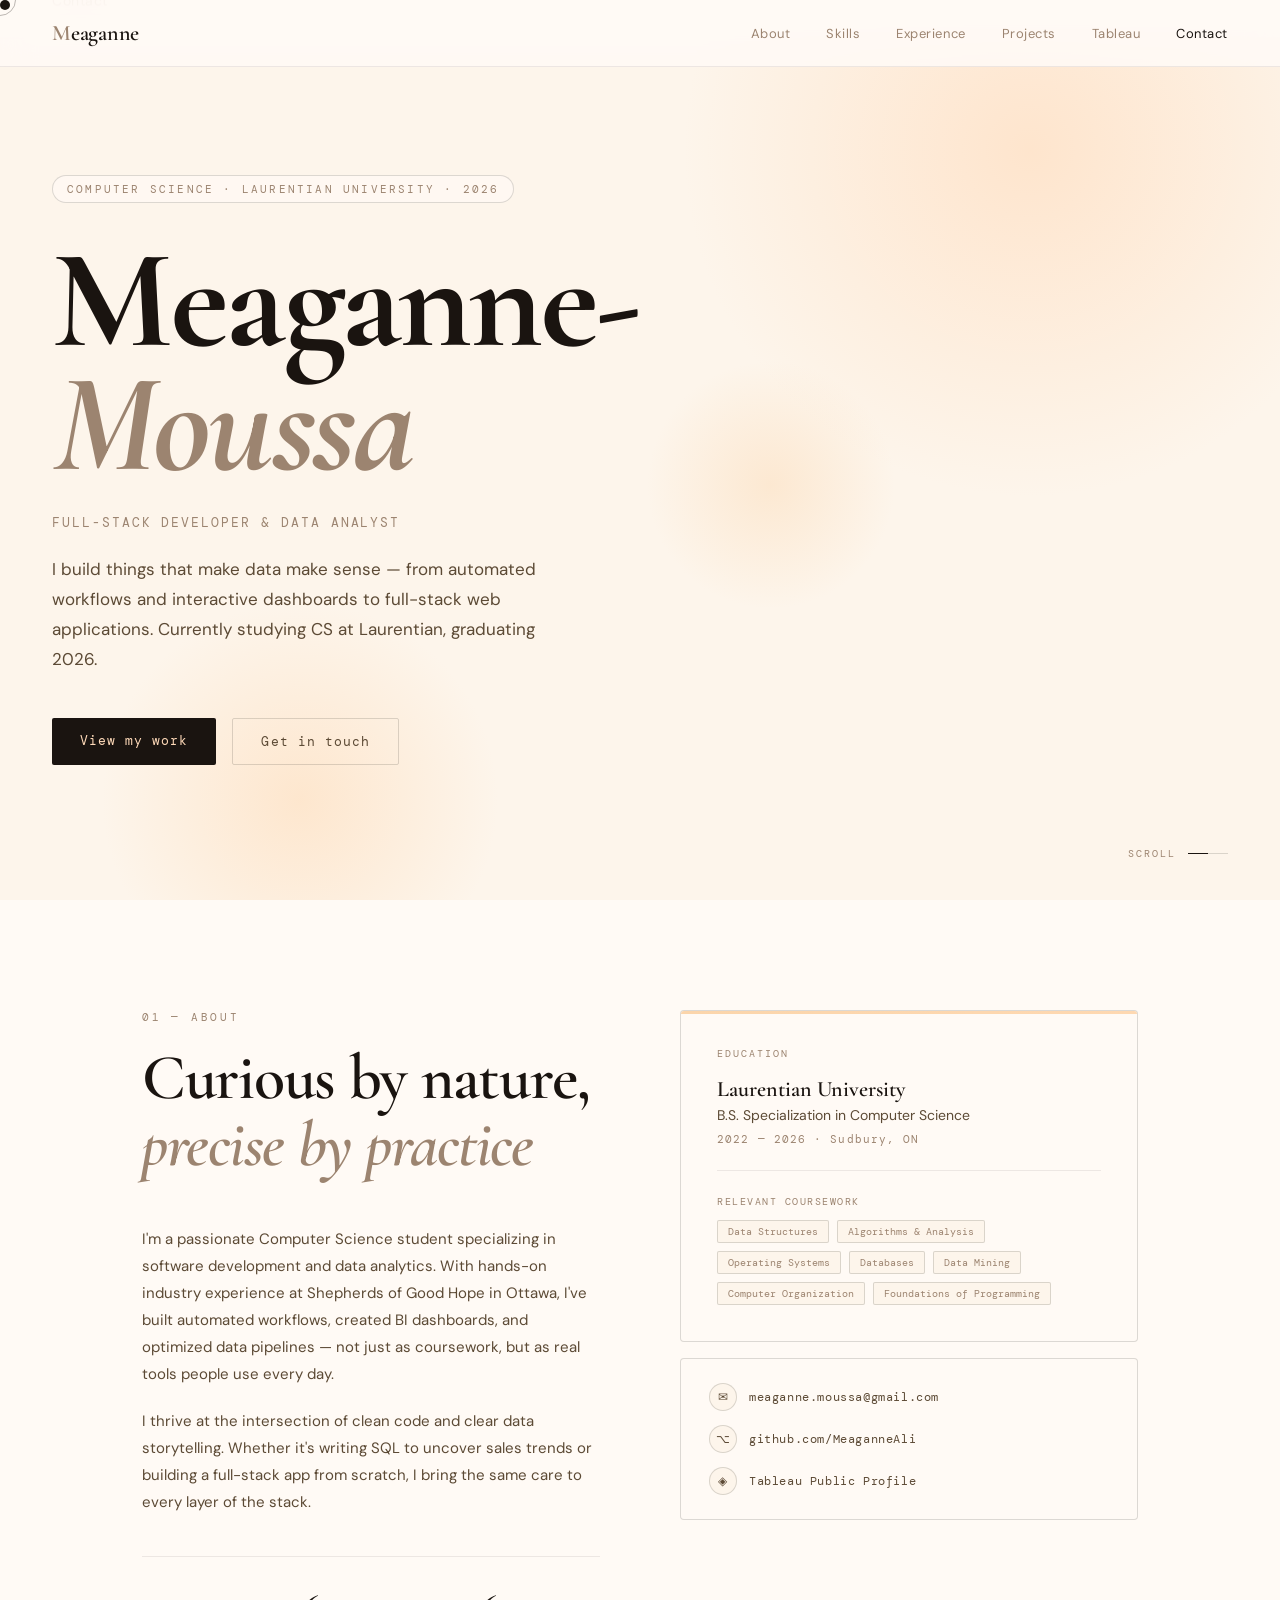
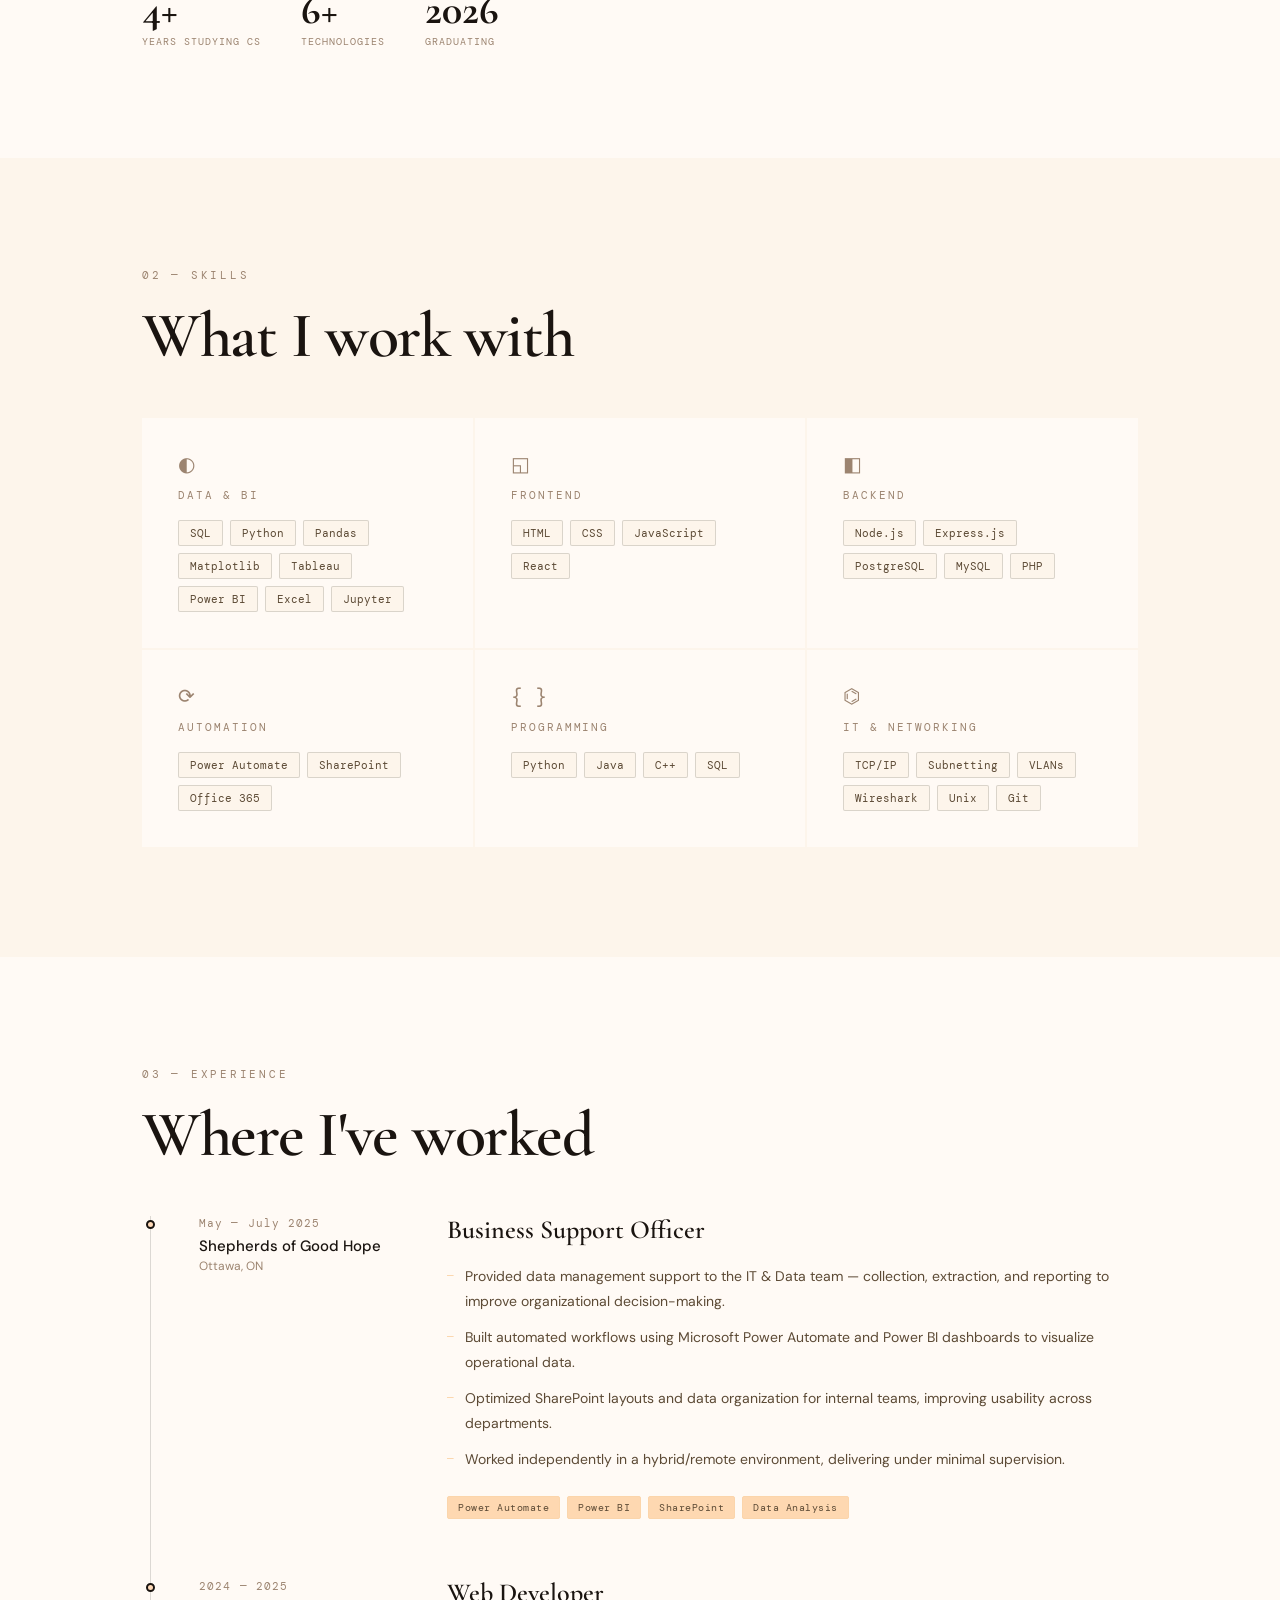
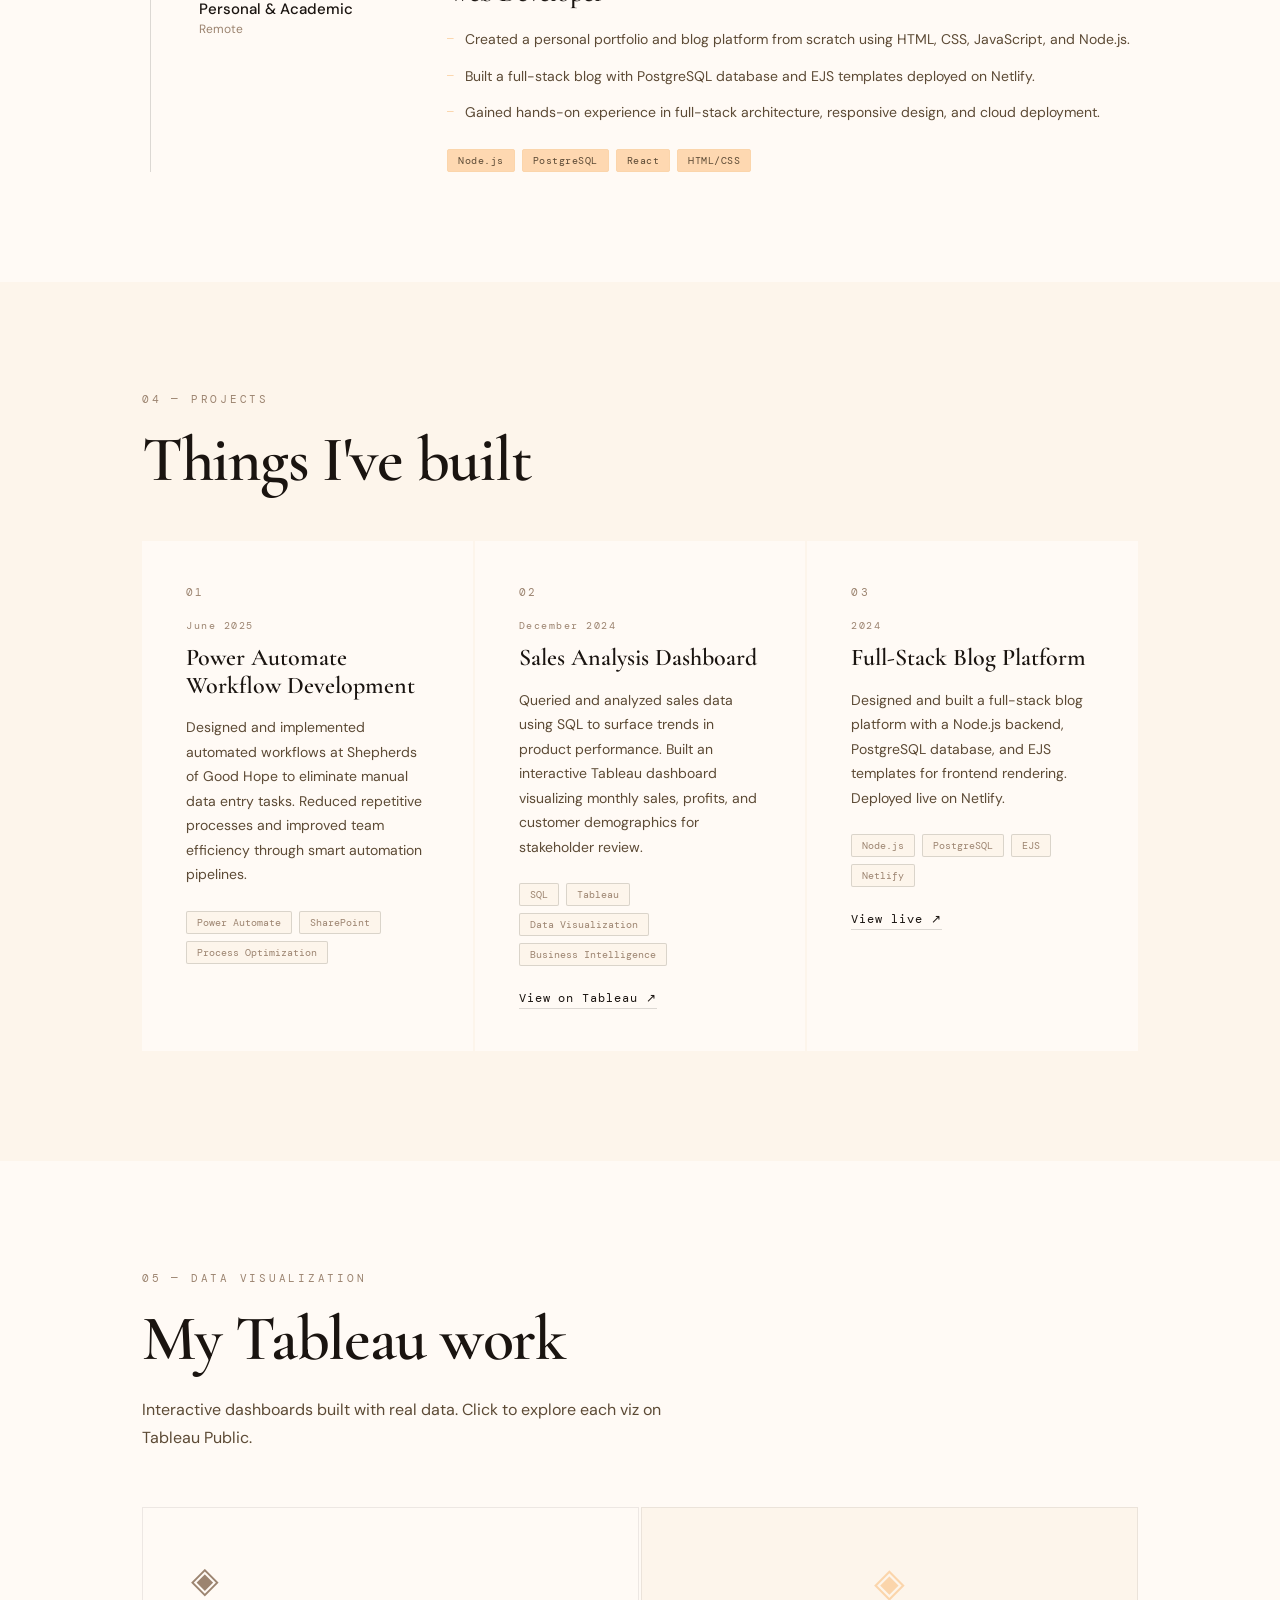
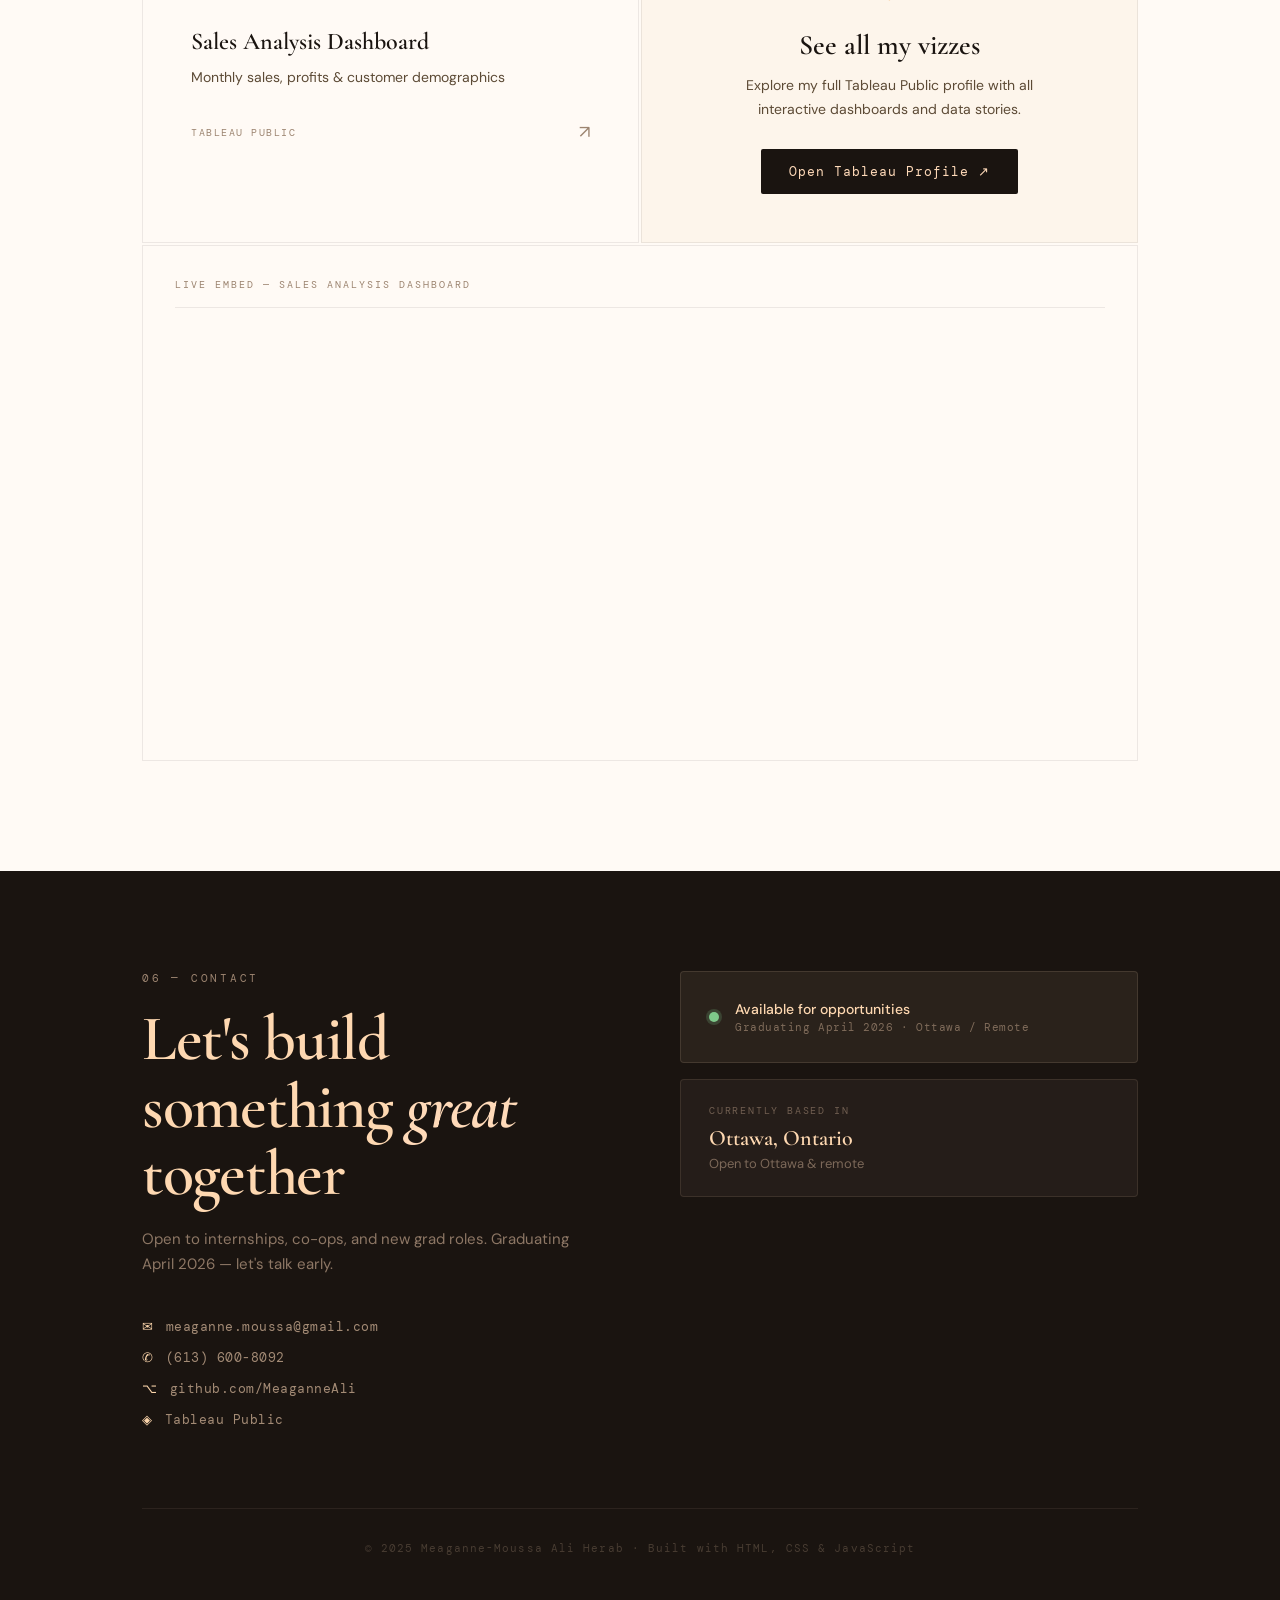
==== files/index.html @ b270b253 "Add files via upload" ====
<!DOCTYPE html>
<html lang="en">
<head>
  <meta charset="UTF-8">
  <meta name="viewport" content="width=device-width, initial-scale=1.0">
  <meta name="description" content="Meaganne-Moussa Ali Herab — Computer Science Student, Data Analyst, Web Developer">
  <title>Meaganne-Moussa Ali Herab</title>
  <link rel="stylesheet" href="css/style.css">
  <link href="https://fonts.googleapis.com/css2?family=Cormorant+Garamond:ital,wght@0,400;0,600;0,700;1,400;1,600&family=DM+Sans:wght@300;400;500&family=DM+Mono:wght@300;400&display=swap" rel="stylesheet">
</head>
<body>


  <div class="cursor" id="cursor"></div>
  <div class="cursor-ring" id="cursorRing"></div>

  <!-- NAV -->
  <nav id="nav">
    <div class="nav-logo">
      <span class="logo-initials">M</span>eaganne
    </div>
    <div class="nav-links">
      <a href="#about">About</a>
      <a href="#skills">Skills</a>
      <a href="#experience">Experience</a>
      <a href="#projects">Projects</a>
      <a href="#tableau">Tableau</a>
      <a href="#contact">Contact</a>
    </div>
    <button class="nav-burger" id="burger" aria-label="Menu">
      <span></span><span></span><span></span>
    </button>
  </nav>

  <div class="mobile-menu" id="mobileMenu">
    <a href="#about" class="mobile-link">About</a>
    <a href="#skills" class="mobile-link">Skills</a>
    <a href="#experience" class="mobile-link">Experience</a>
    <a href="#projects" class="mobile-link">Projects</a>
    <a href="#tableau" class="mobile-link">Tableau</a>
    <a href="#contact" class="mobile-link">Contact</a>
  </div>

  <!-- HERO -->
  <section class="hero">
    <div class="hero-bg-circle c1"></div>
    <div class="hero-bg-circle c2"></div>
    <div class="hero-bg-circle c3"></div>

    <div class="hero-inner">
      <div class="hero-tag fade-up">Computer Science · Laurentian University · 2026</div>

      <h1 class="hero-name fade-up">
        <span class="name-line">Meaganne-</span>
        <span class="name-line italic">Moussa</span>
      </h1>

      <div class="hero-sub fade-up">
        Full-Stack Developer &amp; Data Analyst
      </div>

      <p class="hero-desc fade-up">
        I build things that make data make sense — from automated workflows and interactive dashboards to full-stack web applications. Currently studying CS at Laurentian, graduating 2026.
      </p>

      <div class="hero-actions fade-up">
        <a href="#projects" class="btn-primary">View my work</a>
        <a href="#contact" class="btn-ghost">Get in touch</a>
      </div>
    </div>

    <div class="hero-scroll">
      <span>scroll</span>
      <div class="scroll-track"><div class="scroll-thumb"></div></div>
    </div>
  </section>

  <!-- ABOUT -->
  <section id="about" class="section-about">
    <div class="container">
      <div class="about-grid">
        <div class="about-text fade-up">
          <div class="eyebrow">01 — About</div>
          <h2 class="section-title">Curious by nature,<br><em>precise by practice</em></h2>
          <p>I'm a passionate Computer Science student specializing in software development and data analytics. With hands-on industry experience at Shepherds of Good Hope in Ottawa, I've built automated workflows, created BI dashboards, and optimized data pipelines — not just as coursework, but as real tools people use every day.</p>
          <p>I thrive at the intersection of clean code and clear data storytelling. Whether it's writing SQL to uncover sales trends or building a full-stack app from scratch, I bring the same care to every layer of the stack.</p>
          <div class="about-stats">
            <div class="stat">
              <div class="stat-num">4+</div>
              <div class="stat-label">Years studying CS</div>
            </div>
            <div class="stat">
              <div class="stat-num">6+</div>
              <div class="stat-label">Technologies</div>
            </div>
            <div class="stat">
              <div class="stat-num">2026</div>
              <div class="stat-label">Graduating</div>
            </div>
          </div>
        </div>

        <div class="about-right fade-up">
          <div class="edu-card">
            <div class="edu-badge">Education</div>
            <div class="edu-uni">Laurentian University</div>
            <div class="edu-degree">B.S. Specialization in Computer Science</div>
            <div class="edu-year">2022 — 2026 · Sudbury, ON</div>
            <div class="divider"></div>
            <div class="edu-courses-label">Relevant coursework</div>
            <div class="courses">
              <span class="course-tag">Data Structures</span>
              <span class="course-tag">Algorithms & Analysis</span>
              <span class="course-tag">Operating Systems</span>
              <span class="course-tag">Databases</span>
              <span class="course-tag">Data Mining</span>
              <span class="course-tag">Computer Organization</span>
              <span class="course-tag">Foundations of Programming</span>
            </div>
          </div>

          <div class="contact-card">
            <a href="mailto:meaganne.moussa@gmail.com">
              <span class="cc-icon">✉</span>
              meaganne.moussa@gmail.com
            </a>
            <a href="https://github.com/MeaganneAli" target="_blank" rel="noopener">
              <span class="cc-icon">⌥</span>
              github.com/MeaganneAli
            </a>
            <a href="https://public.tableau.com/app/profile/meaganne.ali/vizzes" target="_blank" rel="noopener">
              <span class="cc-icon">◈</span>
              Tableau Public Profile
            </a>
          </div>
        </div>
      </div>
    </div>
  </section>

  <!-- SKILLS -->
  <section id="skills" class="section-alt">
    <div class="container">
      <div class="eyebrow fade-up">02 — Skills</div>
      <h2 class="section-title fade-up">What I work with</h2>
      <div class="skills-grid">
        <div class="skill-block fade-up">
          <div class="skill-icon">◐</div>
          <div class="skill-cat">Data & BI</div>
          <div class="skill-pills">
            <span>SQL</span><span>Python</span><span>Pandas</span>
            <span>Matplotlib</span><span>Tableau</span><span>Power BI</span>
            <span>Excel</span><span>Jupyter</span>
          </div>
        </div>
        <div class="skill-block fade-up">
          <div class="skill-icon">◱</div>
          <div class="skill-cat">Frontend</div>
          <div class="skill-pills">
            <span>HTML</span><span>CSS</span><span>JavaScript</span><span>React</span>
          </div>
        </div>
        <div class="skill-block fade-up">
          <div class="skill-icon">◧</div>
          <div class="skill-cat">Backend</div>
          <div class="skill-pills">
            <span>Node.js</span><span>Express.js</span>
            <span>PostgreSQL</span><span>MySQL</span><span>PHP</span>
          </div>
        </div>
        <div class="skill-block fade-up">
          <div class="skill-icon">⟳</div>
          <div class="skill-cat">Automation</div>
          <div class="skill-pills">
            <span>Power Automate</span><span>SharePoint</span><span>Office 365</span>
          </div>
        </div>
        <div class="skill-block fade-up">
          <div class="skill-icon">{ }</div>
          <div class="skill-cat">Programming</div>
          <div class="skill-pills">
            <span>Python</span><span>Java</span><span>C++</span><span>SQL</span>
          </div>
        </div>
        <div class="skill-block fade-up">
          <div class="skill-icon">⌬</div>
          <div class="skill-cat">IT & Networking</div>
          <div class="skill-pills">
            <span>TCP/IP</span><span>Subnetting</span><span>VLANs</span>
            <span>Wireshark</span><span>Unix</span><span>Git</span>
          </div>
        </div>
      </div>
    </div>
  </section>

  <!-- EXPERIENCE -->
  <section id="experience">
    <div class="container">
      <div class="eyebrow fade-up">03 — Experience</div>
      <h2 class="section-title fade-up">Where I've worked</h2>

      <div class="timeline">
        <div class="timeline-item fade-up">
          <div class="timeline-dot"></div>
          <div class="timeline-meta">
            <div class="tl-date">May — July 2025</div>
            <div class="tl-company">Shepherds of Good Hope</div>
            <div class="tl-location">Ottawa, ON</div>
          </div>
          <div class="timeline-body">
            <div class="tl-role">Business Support Officer</div>
            <ul class="tl-bullets">
              <li>Provided data management support to the IT & Data team — collection, extraction, and reporting to improve organizational decision-making.</li>
              <li>Built automated workflows using Microsoft Power Automate and Power BI dashboards to visualize operational data.</li>
              <li>Optimized SharePoint layouts and data organization for internal teams, improving usability across departments.</li>
              <li>Worked independently in a hybrid/remote environment, delivering under minimal supervision.</li>
            </ul>
            <div class="tl-tags">
              <span>Power Automate</span><span>Power BI</span><span>SharePoint</span><span>Data Analysis</span>
            </div>
          </div>
        </div>

        <div class="timeline-item fade-up">
          <div class="timeline-dot"></div>
          <div class="timeline-meta">
            <div class="tl-date">2024 — 2025</div>
            <div class="tl-company">Personal & Academic</div>
            <div class="tl-location">Remote</div>
          </div>
          <div class="timeline-body">
            <div class="tl-role">Web Developer</div>
            <ul class="tl-bullets">
              <li>Created a personal portfolio and blog platform from scratch using HTML, CSS, JavaScript, and Node.js.</li>
              <li>Built a full-stack blog with PostgreSQL database and EJS templates deployed on Netlify.</li>
              <li>Gained hands-on experience in full-stack architecture, responsive design, and cloud deployment.</li>
            </ul>
            <div class="tl-tags">
              <span>Node.js</span><span>PostgreSQL</span><span>React</span><span>HTML/CSS</span>
            </div>
          </div>
        </div>
      </div>
    </div>
  </section>

  <!-- PROJECTS -->
  <section id="projects" class="section-alt">
    <div class="container">
      <div class="eyebrow fade-up">04 — Projects</div>
      <h2 class="section-title fade-up">Things I've built</h2>
      <div class="projects-grid">

        <div class="project-card fade-up">
          <div class="project-num">01</div>
          <div class="project-content">
            <div class="project-date">June 2025</div>
            <h3 class="project-name">Power Automate Workflow Development</h3>
            <p class="project-desc">Designed and implemented automated workflows at Shepherds of Good Hope to eliminate manual data entry tasks. Reduced repetitive processes and improved team efficiency through smart automation pipelines.</p>
            <div class="project-tags">
              <span>Power Automate</span><span>SharePoint</span><span>Process Optimization</span>
            </div>
          </div>
        </div>

        <div class="project-card fade-up">
          <div class="project-num">02</div>
          <div class="project-content">
            <div class="project-date">December 2024</div>
            <h3 class="project-name">Sales Analysis Dashboard</h3>
            <p class="project-desc">Queried and analyzed sales data using SQL to surface trends in product performance. Built an interactive Tableau dashboard visualizing monthly sales, profits, and customer demographics for stakeholder review.</p>
            <div class="project-tags">
              <span>SQL</span><span>Tableau</span><span>Data Visualization</span><span>Business Intelligence</span>
            </div>
            <a href="https://public.tableau.com/app/profile/meaganne.ali/vizzes" target="_blank" rel="noopener" class="project-link">View on Tableau ↗</a>
          </div>
        </div>

        <div class="project-card fade-up">
          <div class="project-num">03</div>
          <div class="project-content">
            <div class="project-date">2024</div>
            <h3 class="project-name">Full-Stack Blog Platform</h3>
            <p class="project-desc">Designed and built a full-stack blog platform with a Node.js backend, PostgreSQL database, and EJS templates for frontend rendering. Deployed live on Netlify.</p>
            <div class="project-tags">
              <span>Node.js</span><span>PostgreSQL</span><span>EJS</span><span>Netlify</span>
            </div>
            <a href="https://helpful-moonbeam-049c3c.netlify.app" target="_blank" rel="noopener" class="project-link">View live ↗</a>
          </div>
        </div>

      </div>
    </div>
  </section>

  <!-- TABLEAU -->
  <section id="tableau">
    <div class="container">
      <div class="eyebrow fade-up">05 — Data Visualization</div>
      <h2 class="section-title fade-up">My Tableau work</h2>
      <p class="section-intro fade-up">Interactive dashboards built with real data. Click to explore each viz on Tableau Public.</p>

      <div class="tableau-grid fade-up">
        <div class="tableau-card" onclick="window.open('https://public.tableau.com/app/profile/meaganne.ali/vizzes','_blank')">
          <div class="tableau-preview">
            <div class="tableau-icon">◈</div>
            <div class="tableau-viz-name">Sales Analysis Dashboard</div>
            <div class="tableau-viz-desc">Monthly sales, profits & customer demographics</div>
          </div>
          <div class="tableau-footer">
            <span class="tableau-tag">Tableau Public</span>
            <span class="tableau-arrow">↗</span>
          </div>
        </div>

        <div class="tableau-embed-cta fade-up">
          <div class="cta-inner">
            <div class="cta-icon">◈</div>
            <h3>See all my vizzes</h3>
            <p>Explore my full Tableau Public profile with all interactive dashboards and data stories.</p>
            <a href="https://public.tableau.com/app/profile/meaganne.ali/vizzes" target="_blank" rel="noopener" class="btn-primary">Open Tableau Profile ↗</a>
          </div>
        </div>
      </div>

      <!-- Tableau embed -->
      <div class="tableau-embed-wrapper fade-up">
        <div class="embed-label">Live embed — Sales Analysis Dashboard</div>
        <div class="tableauPlaceholder" id="viz1" style="position:relative">
          <noscript>
            <a href="https://public.tableau.com/app/profile/meaganne.ali/vizzes">
              <img alt="Sales Dashboard" src="https://public.tableau.com/static/images/Sa/SalesAnalysisDashboard_17347406649370/Dashboard1/1_rss.png" style="border:none"/>
            </a>
          </noscript>
          <object class="tableauViz" style="display:none;">
            <param name="host_url" value="https%3A%2F%2Fpublic.tableau.com%2F"/>
            <param name="embed_code_version" value="3"/>
            <param name="site_root" value=""/>
            <param name="name" value="SalesAnalysisDashboard_17347406649370/Dashboard1"/>
            <param name="tabs" value="no"/>
            <param name="toolbar" value="yes"/>
            <param name="static_image" value="https://public.tableau.com/static/images/Sa/SalesAnalysisDashboard_17347406649370/Dashboard1/1.png"/>
            <param name="animate_transition" value="yes"/>
            <param name="display_static_image" value="yes"/>
            <param name="display_spinner" value="yes"/>
            <param name="display_overlay" value="yes"/>
            <param name="display_count" value="yes"/>
            <param name="language" value="en-US"/>
          </object>
        </div>
      </div>

    </div>
  </section>

  <!-- CONTACT -->
  <footer id="contact">
    <div class="container">
      <div class="contact-grid">
        <div class="contact-left fade-up">
          <div class="eyebrow">06 — Contact</div>
          <h2 class="footer-title">Let's build something <em>great</em> together</h2>
          <p class="footer-desc">Open to internships, co-ops, and new grad roles. Graduating April 2026 — let's talk early.</p>
          <div class="footer-links">
            <a href="mailto:meaganne.moussa@gmail.com">
              <span>✉</span> meaganne.moussa@gmail.com
            </a>
            <a href="tel:6136008092">
              <span>✆</span> (613) 600-8092
            </a>
            <a href="https://github.com/MeaganneAli" target="_blank" rel="noopener">
              <span>⌥</span> github.com/MeaganneAli
            </a>
            <a href="https://public.tableau.com/app/profile/meaganne.ali/vizzes" target="_blank" rel="noopener">
              <span>◈</span> Tableau Public
            </a>
          </div>
        </div>
        <div class="contact-right fade-up">
          <div class="avail-card">
            <div class="avail-dot"></div>
            <div class="avail-text">
              <div class="avail-status">Available for opportunities</div>
              <div class="avail-detail">Graduating April 2026 · Ottawa / Remote</div>
            </div>
          </div>
          <div class="location-card">
            <div class="loc-label">Currently based in</div>
            <div class="loc-city">Ottawa, Ontario</div>
            <div class="loc-open">Open to Ottawa & remote</div>
          </div>
        </div>
      </div>
      <div class="footer-copy">© 2025 Meaganne-Moussa Ali Herab · Built with HTML, CSS & JavaScript</div>
    </div>
  </footer>

  <script src="js/main.js"></script>
  <script type="text/javascript" src="https://public.tableau.com/javascripts/api/viz_v1.js"></script>
  <script>
    var divElement = document.getElementById('viz1');
    var vizElement = divElement.getElementsByTagName('object')[0];
    vizElement.style.width = '100%';
    vizElement.style.height = (divElement.offsetWidth * 0.6) + 'px';
    var scriptElement = document.createElement('script');
    scriptElement.src = 'https://public.tableau.com/javascripts/api/viz_v1.js';
    vizElement.parentNode.insertBefore(scriptElement, vizElement);
  </script>
</body>
</html>
---- files/css/style.css ----
/* =====================
   ROOT & RESET
   ===================== */
*, *::before, *::after {
  box-sizing: border-box;
  margin: 0;
  padding: 0;
}

:root {
  --peach1:   #FED8B1;
  --peach2:   #FFDAB9;
  --peach3:   #FBD5AB;
  --dark:     #1a1410;
  --dark2:    #251e17;
  --dark3:    #2e2519;
  --text:     #1a1410;
  --text-mid: #5c4a35;
  --text-muted: #9c8470;
  --white:    #fffaf5;
  --cream:    #fdf5eb;
  --line:     rgba(26,20,16,0.08);
  --line-dark: rgba(26,20,16,0.15);

  --font-display: 'Cormorant Garamond', Georgia, serif;
  --font-body:    'DM Sans', sans-serif;
  --font-mono:    'DM Mono', monospace;
}

html { scroll-behavior: smooth; }

body {
  background: var(--white);
  color: var(--text);
  font-family: var(--font-body);
  overflow-x: hidden;
  cursor: none;
}

/* =====================
   CURSOR
   ===================== */
.cursor {
  width: 10px; height: 10px;
  background: var(--dark);
  border-radius: 50%;
  position: fixed;
  top: 0; left: 0;
  pointer-events: none;
  z-index: 9999;
  mix-blend-mode: multiply;
  transition: width 0.2s, height 0.2s;
}
.cursor-ring {
  width: 32px; height: 32px;
  border: 1.5px solid var(--dark);
  border-radius: 50%;
  position: fixed;
  top: 0; left: 0;
  pointer-events: none;
  z-index: 9998;
  opacity: 0.3;
  mix-blend-mode: multiply;
}

/* =====================
   NAV
   ===================== */
nav {
  position: fixed;
  top: 0; left: 0; right: 0;
  z-index: 100;
  display: flex;
  justify-content: space-between;
  align-items: center;
  padding: 20px 52px;
  background: rgba(255,250,245,0.9);
  backdrop-filter: blur(16px);
  border-bottom: 1px solid var(--line);
  transition: box-shadow 0.3s;
}

nav.scrolled {
  box-shadow: 0 2px 32px rgba(26,20,16,0.07);
}

.nav-logo {
  font-family: var(--font-display);
  font-size: 22px;
  font-weight: 600;
  color: var(--dark);
  letter-spacing: -0.01em;
}

.logo-initials {
  color: var(--text-muted);
}

.nav-links {
  display: flex;
  gap: 36px;
}

.nav-links a {
  font-size: 13px;
  letter-spacing: 0.04em;
  text-decoration: none;
  color: var(--text-muted);
  transition: color 0.2s;
  font-weight: 400;
}

.nav-links a:hover,
.nav-links a.active { color: var(--dark); }

.nav-burger {
  display: none;
  flex-direction: column;
  gap: 5px;
  background: none;
  border: none;
  cursor: pointer;
  padding: 4px;
}

.nav-burger span {
  display: block;
  width: 22px;
  height: 1.5px;
  background: var(--dark);
  transition: transform 0.3s, opacity 0.3s;
}

.nav-burger.open span:nth-child(1) { transform: translateY(6.5px) rotate(45deg); }
.nav-burger.open span:nth-child(2) { opacity: 0; }
.nav-burger.open span:nth-child(3) { transform: translateY(-6.5px) rotate(-45deg); }

.mobile-menu {
  position: fixed;
  top: 65px; left: 0; right: 0;
  background: rgba(255,250,245,0.98);
  backdrop-filter: blur(16px);
  border-bottom: 1px solid var(--line);
  display: flex;
  flex-direction: column;
  padding: 28px 52px;
  gap: 20px;
  z-index: 99;
  transform: translateY(-110%);
  transition: transform 0.4s ease;
}

.mobile-menu.open { transform: translateY(0); }

.mobile-link {
  font-size: 14px;
  letter-spacing: 0.04em;
  text-decoration: none;
  color: var(--text-muted);
  transition: color 0.2s;
}

.mobile-link:hover { color: var(--dark); }

/* =====================
   HERO
   ===================== */
.hero {
  min-height: 100vh;
  display: flex;
  align-items: center;
  padding: 140px 52px 100px;
  position: relative;
  overflow: hidden;
  background: var(--cream);
}

.hero-bg-circle {
  position: absolute;
  border-radius: 50%;
  pointer-events: none;
}

.c1 {
  width: 700px; height: 700px;
  background: radial-gradient(circle, var(--peach2) 0%, transparent 70%);
  top: -200px; right: -100px;
  opacity: 0.6;
}

.c2 {
  width: 400px; height: 400px;
  background: radial-gradient(circle, var(--peach1) 0%, transparent 70%);
  bottom: -100px; left: 100px;
  opacity: 0.5;
}

.c3 {
  width: 250px; height: 250px;
  background: radial-gradient(circle, var(--peach3) 0%, transparent 70%);
  top: 40%; right: 30%;
  opacity: 0.4;
}

.hero-inner {
  position: relative;
  z-index: 2;
  max-width: 800px;
}

.hero-tag {
  display: inline-block;
  font-family: var(--font-mono);
  font-size: 11px;
  letter-spacing: 0.2em;
  text-transform: uppercase;
  color: var(--text-muted);
  padding: 6px 14px;
  border: 1px solid var(--line-dark);
  border-radius: 100px;
  margin-bottom: 36px;
  background: rgba(255,250,245,0.7);
}

.hero-name {
  font-family: var(--font-display);
  font-size: clamp(64px, 11vw, 150px);
  font-weight: 700;
  line-height: 0.88;
  letter-spacing: -0.02em;
  color: var(--dark);
  margin-bottom: 28px;
}

.name-line { display: block; }
.name-line.italic {
  font-style: italic;
  color: var(--text-muted);
}

.hero-sub {
  font-family: var(--font-mono);
  font-size: 13px;
  letter-spacing: 0.15em;
  text-transform: uppercase;
  color: var(--text-muted);
  margin-bottom: 24px;
}

.hero-desc {
  font-size: 17px;
  line-height: 1.75;
  color: var(--text-mid);
  max-width: 520px;
  margin-bottom: 44px;
}

.hero-actions {
  display: flex;
  gap: 16px;
  flex-wrap: wrap;
}

.btn-primary {
  display: inline-block;
  padding: 14px 28px;
  background: var(--dark);
  color: var(--peach2);
  font-size: 13px;
  letter-spacing: 0.08em;
  text-decoration: none;
  border-radius: 2px;
  font-family: var(--font-mono);
  transition: background 0.2s, color 0.2s;
}

.btn-primary:hover {
  background: var(--dark2);
  color: var(--peach1);
}

.btn-ghost {
  display: inline-block;
  padding: 14px 28px;
  border: 1.5px solid var(--line-dark);
  color: var(--text-mid);
  font-size: 13px;
  letter-spacing: 0.08em;
  text-decoration: none;
  border-radius: 2px;
  font-family: var(--font-mono);
  transition: border-color 0.2s, color 0.2s;
}

.btn-ghost:hover {
  border-color: var(--dark);
  color: var(--dark);
}

.hero-scroll {
  position: absolute;
  bottom: 40px;
  right: 52px;
  display: flex;
  align-items: center;
  gap: 12px;
  font-family: var(--font-mono);
  font-size: 10px;
  letter-spacing: 0.2em;
  text-transform: uppercase;
  color: var(--text-muted);
}

.scroll-track {
  width: 40px;
  height: 1px;
  background: var(--line-dark);
  position: relative;
  overflow: hidden;
}

.scroll-thumb {
  height: 100%;
  width: 50%;
  background: var(--dark);
  animation: scrollTrack 1.8s ease-in-out infinite;
}

@keyframes scrollTrack {
  0%   { transform: translateX(-100%); }
  100% { transform: translateX(200%); }
}

/* =====================
   SHARED LAYOUT
   ===================== */
.container {
  max-width: 1100px;
  margin: 0 auto;
  padding: 0 52px;
}

section {
  padding: 110px 0;
}

.section-alt {
  background: var(--cream);
}

.eyebrow {
  font-family: var(--font-mono);
  font-size: 11px;
  letter-spacing: 0.25em;
  text-transform: uppercase;
  color: var(--text-muted);
  margin-bottom: 20px;
}

.section-title {
  font-family: var(--font-display);
  font-size: clamp(36px, 5vw, 64px);
  font-weight: 600;
  line-height: 1.05;
  letter-spacing: -0.02em;
  color: var(--dark);
  margin-bottom: 48px;
}

.section-title em {
  font-style: italic;
  color: var(--text-muted);
}

.section-intro {
  font-size: 16px;
  line-height: 1.7;
  color: var(--text-mid);
  max-width: 560px;
  margin-bottom: 56px;
  margin-top: -24px;
}

/* =====================
   ABOUT
   ===================== */
.about-grid {
  display: grid;
  grid-template-columns: 1fr 1fr;
  gap: 80px;
  align-items: start;
}

.about-text p {
  font-size: 15px;
  line-height: 1.8;
  color: var(--text-mid);
  margin-bottom: 20px;
}

.about-stats {
  display: flex;
  gap: 40px;
  margin-top: 40px;
  padding-top: 32px;
  border-top: 1px solid var(--line);
}

.stat-num {
  font-family: var(--font-display);
  font-size: 42px;
  font-weight: 700;
  color: var(--dark);
  line-height: 1;
  margin-bottom: 4px;
}

.stat-label {
  font-family: var(--font-mono);
  font-size: 10px;
  letter-spacing: 0.1em;
  text-transform: uppercase;
  color: var(--text-muted);
}

.edu-card {
  background: var(--white);
  border: 1px solid var(--line-dark);
  border-radius: 4px;
  padding: 36px;
  position: relative;
  overflow: hidden;
  margin-bottom: 16px;
}

.edu-card::before {
  content: '';
  position: absolute;
  top: 0; left: 0;
  width: 100%;
  height: 3px;
  background: linear-gradient(90deg, var(--peach3), var(--peach1));
}

.edu-badge {
  font-family: var(--font-mono);
  font-size: 10px;
  letter-spacing: 0.2em;
  text-transform: uppercase;
  color: var(--text-muted);
  margin-bottom: 16px;
}

.edu-uni {
  font-family: var(--font-display);
  font-size: 22px;
  font-weight: 600;
  margin-bottom: 4px;
  color: var(--dark);
}

.edu-degree {
  font-size: 14px;
  color: var(--text-mid);
  margin-bottom: 8px;
}

.edu-year {
  font-family: var(--font-mono);
  font-size: 11px;
  color: var(--text-muted);
  letter-spacing: 0.1em;
}

.divider {
  height: 1px;
  background: var(--line);
  margin: 24px 0;
}

.edu-courses-label {
  font-family: var(--font-mono);
  font-size: 10px;
  letter-spacing: 0.15em;
  text-transform: uppercase;
  color: var(--text-muted);
  margin-bottom: 12px;
}

.courses {
  display: flex;
  flex-wrap: wrap;
  gap: 8px;
}

.course-tag {
  font-family: var(--font-mono);
  font-size: 10px;
  padding: 4px 10px;
  background: var(--cream);
  border: 1px solid var(--line-dark);
  color: var(--text-muted);
  border-radius: 2px;
}

.contact-card {
  background: var(--white);
  border: 1px solid var(--line-dark);
  border-radius: 4px;
  padding: 24px 28px;
  display: flex;
  flex-direction: column;
  gap: 14px;
}

.contact-card a {
  display: flex;
  align-items: center;
  gap: 12px;
  font-family: var(--font-mono);
  font-size: 12px;
  color: var(--text-mid);
  text-decoration: none;
  letter-spacing: 0.05em;
  transition: color 0.2s;
}

.contact-card a:hover { color: var(--dark); }

.cc-icon {
  width: 28px;
  height: 28px;
  background: var(--cream);
  border: 1px solid var(--line-dark);
  border-radius: 50%;
  display: flex;
  align-items: center;
  justify-content: center;
  font-size: 12px;
  flex-shrink: 0;
}

/* =====================
   SKILLS
   ===================== */
.skills-grid {
  display: grid;
  grid-template-columns: repeat(3, 1fr);
  gap: 2px;
}

.skill-block {
  background: var(--white);
  padding: 36px;
  transition: background 0.3s;
  position: relative;
}

.skill-block:hover { background: #fffdf9; }

.skill-block::after {
  content: '';
  position: absolute;
  bottom: 0; left: 0; right: 0;
  height: 2px;
  background: linear-gradient(90deg, var(--peach3), var(--peach1));
  transform: scaleX(0);
  transform-origin: left;
  transition: transform 0.4s ease;
}

.skill-block:hover::after { transform: scaleX(1); }

.skill-icon {
  font-size: 20px;
  color: var(--text-muted);
  margin-bottom: 14px;
  font-family: var(--font-mono);
  line-height: 1;
}

.skill-cat {
  font-family: var(--font-mono);
  font-size: 11px;
  letter-spacing: 0.18em;
  text-transform: uppercase;
  color: var(--text-muted);
  margin-bottom: 18px;
}

.skill-pills {
  display: flex;
  flex-wrap: wrap;
  gap: 7px;
}

.skill-pills span {
  font-family: var(--font-mono);
  font-size: 11px;
  padding: 5px 11px;
  background: var(--cream);
  border: 1px solid var(--line-dark);
  color: var(--text-mid);
  border-radius: 2px;
  transition: background 0.2s, color 0.2s, border-color 0.2s;
  cursor: default;
}

.skill-pills span:hover {
  background: var(--peach2);
  border-color: var(--peach3);
  color: var(--dark);
}

/* =====================
   EXPERIENCE / TIMELINE
   ===================== */
.timeline {
  display: flex;
  flex-direction: column;
  gap: 0;
  border-left: 1px solid var(--line-dark);
  margin-left: 8px;
}

.timeline-item {
  display: grid;
  grid-template-columns: 200px 1fr;
  gap: 48px;
  padding: 0 0 60px 48px;
  position: relative;
}

.timeline-item:last-child { padding-bottom: 0; }

.timeline-dot {
  position: absolute;
  left: -5px;
  top: 4px;
  width: 9px;
  height: 9px;
  border-radius: 50%;
  background: var(--peach2);
  border: 2px solid var(--dark);
}

.tl-date {
  font-family: var(--font-mono);
  font-size: 11px;
  color: var(--text-muted);
  letter-spacing: 0.1em;
  margin-bottom: 6px;
}

.tl-company {
  font-weight: 500;
  font-size: 15px;
  color: var(--dark);
  margin-bottom: 2px;
}

.tl-location {
  font-size: 12px;
  color: var(--text-muted);
}

.tl-role {
  font-family: var(--font-display);
  font-size: 26px;
  font-weight: 600;
  color: var(--dark);
  margin-bottom: 20px;
  line-height: 1.1;
}

.tl-bullets {
  list-style: none;
  display: flex;
  flex-direction: column;
  gap: 12px;
  margin-bottom: 24px;
}

.tl-bullets li {
  font-size: 14px;
  line-height: 1.75;
  color: var(--text-mid);
  padding-left: 18px;
  position: relative;
}

.tl-bullets li::before {
  content: '—';
  position: absolute;
  left: 0;
  color: var(--peach3);
  font-family: var(--font-mono);
  font-size: 11px;
  top: 3px;
}

.tl-tags {
  display: flex;
  flex-wrap: wrap;
  gap: 7px;
}

.tl-tags span {
  font-family: var(--font-mono);
  font-size: 10px;
  padding: 4px 10px;
  background: var(--peach1);
  border: 1px solid var(--peach3);
  color: var(--text-mid);
  border-radius: 2px;
  letter-spacing: 0.05em;
}

/* =====================
   PROJECTS
   ===================== */
.projects-grid {
  display: grid;
  grid-template-columns: repeat(auto-fit, minmax(300px, 1fr));
  gap: 2px;
}

.project-card {
  background: var(--white);
  padding: 44px;
  position: relative;
  overflow: hidden;
  transition: background 0.3s;
}

.project-card:hover { background: #fffdf8; }

.project-card::before {
  content: '';
  position: absolute;
  top: 0; left: 0; right: 0;
  height: 3px;
  background: linear-gradient(90deg, var(--peach3), var(--peach1));
  transform: scaleX(0);
  transform-origin: left;
  transition: transform 0.4s ease;
}

.project-card:hover::before { transform: scaleX(1); }

.project-num {
  font-family: var(--font-mono);
  font-size: 11px;
  letter-spacing: 0.2em;
  color: var(--text-muted);
  margin-bottom: 20px;
}

.project-date {
  font-family: var(--font-mono);
  font-size: 10px;
  letter-spacing: 0.15em;
  color: var(--text-muted);
  margin-bottom: 12px;
}

.project-name {
  font-family: var(--font-display);
  font-size: 24px;
  font-weight: 600;
  color: var(--dark);
  margin-bottom: 16px;
  line-height: 1.15;
}

.project-desc {
  font-size: 14px;
  line-height: 1.75;
  color: var(--text-mid);
  margin-bottom: 24px;
}

.project-tags {
  display: flex;
  flex-wrap: wrap;
  gap: 7px;
  margin-bottom: 20px;
}

.project-tags span {
  font-family: var(--font-mono);
  font-size: 10px;
  padding: 4px 10px;
  background: var(--cream);
  border: 1px solid var(--line-dark);
  color: var(--text-muted);
  border-radius: 2px;
}

.project-link {
  font-family: var(--font-mono);
  font-size: 12px;
  letter-spacing: 0.08em;
  color: var(--dark);
  text-decoration: none;
  border-bottom: 1px solid var(--line-dark);
  padding-bottom: 2px;
  transition: border-color 0.2s;
}

.project-link:hover {
  border-color: var(--dark);
}

/* =====================
   TABLEAU
   ===================== */
.tableau-grid {
  display: grid;
  grid-template-columns: 1fr 1fr;
  gap: 2px;
  margin-bottom: 2px;
}

.tableau-card {
  background: var(--white);
  padding: 48px;
  cursor: pointer;
  transition: background 0.3s;
  border: 1px solid var(--line);
}

.tableau-card:hover { background: #fffdf8; }

.tableau-icon {
  font-size: 36px;
  color: var(--text-muted);
  margin-bottom: 24px;
}

.tableau-viz-name {
  font-family: var(--font-display);
  font-size: 24px;
  font-weight: 600;
  color: var(--dark);
  margin-bottom: 10px;
}

.tableau-viz-desc {
  font-size: 14px;
  color: var(--text-mid);
  line-height: 1.6;
  margin-bottom: 32px;
}

.tableau-footer {
  display: flex;
  justify-content: space-between;
  align-items: center;
}

.tableau-tag {
  font-family: var(--font-mono);
  font-size: 10px;
  letter-spacing: 0.15em;
  color: var(--text-muted);
  text-transform: uppercase;
}

.tableau-arrow {
  font-size: 18px;
  color: var(--text-muted);
}

.tableau-embed-cta {
  background: var(--cream);
  border: 1px solid var(--line);
  display: flex;
  align-items: center;
  justify-content: center;
  padding: 48px;
}

.cta-inner {
  text-align: center;
  max-width: 320px;
}

.cta-icon {
  font-size: 40px;
  color: var(--peach3);
  margin-bottom: 20px;
}

.cta-inner h3 {
  font-family: var(--font-display);
  font-size: 28px;
  font-weight: 600;
  color: var(--dark);
  margin-bottom: 12px;
}

.cta-inner p {
  font-size: 14px;
  color: var(--text-mid);
  line-height: 1.7;
  margin-bottom: 28px;
}

.tableau-embed-wrapper {
  background: var(--white);
  border: 1px solid var(--line);
  padding: 32px;
}

.embed-label {
  font-family: var(--font-mono);
  font-size: 10px;
  letter-spacing: 0.2em;
  text-transform: uppercase;
  color: var(--text-muted);
  margin-bottom: 20px;
  padding-bottom: 16px;
  border-bottom: 1px solid var(--line);
}

.tableauPlaceholder {
  width: 100%;
  min-height: 400px;
}

/* =====================
   FOOTER / CONTACT
   ===================== */
footer {
  background: var(--dark);
  color: var(--peach2);
  padding: 100px 0 60px;
}

footer .eyebrow { color: var(--text-muted); }

.footer-title {
  font-family: var(--font-display);
  font-size: clamp(36px, 5vw, 64px);
  font-weight: 600;
  line-height: 1.05;
  letter-spacing: -0.02em;
  color: var(--peach1);
  margin-bottom: 20px;
}

.footer-title em {
  font-style: italic;
  color: var(--peach2);
}

.footer-desc {
  font-size: 15px;
  color: rgba(255,218,185,0.5);
  line-height: 1.7;
  margin-bottom: 40px;
  max-width: 440px;
}

.footer-links {
  display: flex;
  flex-direction: column;
  gap: 14px;
}

.footer-links a {
  display: flex;
  align-items: center;
  gap: 12px;
  font-family: var(--font-mono);
  font-size: 13px;
  color: rgba(255,218,185,0.6);
  text-decoration: none;
  letter-spacing: 0.04em;
  transition: color 0.2s;
}

.footer-links a span {
  color: var(--peach3);
}

.footer-links a:hover { color: var(--peach1); }

.contact-grid {
  display: grid;
  grid-template-columns: 1fr 1fr;
  gap: 80px;
  margin-bottom: 80px;
}

.avail-card {
  background: rgba(255,218,185,0.07);
  border: 1px solid rgba(255,218,185,0.12);
  border-radius: 4px;
  padding: 28px;
  display: flex;
  align-items: center;
  gap: 16px;
  margin-bottom: 16px;
}

.avail-dot {
  width: 10px;
  height: 10px;
  border-radius: 50%;
  background: #7ec88a;
  flex-shrink: 0;
  box-shadow: 0 0 0 3px rgba(126,200,138,0.2);
  animation: pulse 2s infinite;
}

@keyframes pulse {
  0%, 100% { box-shadow: 0 0 0 3px rgba(126,200,138,0.2); }
  50%       { box-shadow: 0 0 0 6px rgba(126,200,138,0.08); }
}

.avail-status {
  font-size: 14px;
  color: var(--peach1);
  font-weight: 500;
  margin-bottom: 2px;
}

.avail-detail {
  font-family: var(--font-mono);
  font-size: 11px;
  color: rgba(255,218,185,0.4);
  letter-spacing: 0.05em;
}

.location-card {
  background: rgba(255,218,185,0.05);
  border: 1px solid rgba(255,218,185,0.1);
  border-radius: 4px;
  padding: 24px 28px;
}

.loc-label {
  font-family: var(--font-mono);
  font-size: 10px;
  letter-spacing: 0.18em;
  text-transform: uppercase;
  color: rgba(255,218,185,0.35);
  margin-bottom: 8px;
}

.loc-city {
  font-family: var(--font-display);
  font-size: 22px;
  font-weight: 600;
  color: var(--peach1);
  margin-bottom: 4px;
}

.loc-open {
  font-size: 13px;
  color: rgba(255,218,185,0.4);
}

.footer-copy {
  border-top: 1px solid rgba(255,218,185,0.08);
  padding-top: 32px;
  text-align: center;
  font-family: var(--font-mono);
  font-size: 11px;
  color: rgba(255,218,185,0.2);
  letter-spacing: 0.1em;
}

/* =====================
   ANIMATIONS
   ===================== */
.fade-up {
  opacity: 0;
  transform: translateY(28px);
  transition: opacity 0.85s ease, transform 0.85s ease;
}

.fade-up.visible {
  opacity: 1;
  transform: translateY(0);
}

/* =====================
   RESPONSIVE
   ===================== */
@media (max-width: 960px) {
  nav { padding: 18px 28px; }
  .nav-links { display: none; }
  .nav-burger { display: flex; }
  body { cursor: auto; }
  .cursor, .cursor-ring { display: none; }

  .container { padding: 0 28px; }
  .hero { padding: 120px 28px 80px; }
  .hero-scroll { right: 28px; }

  .about-grid { grid-template-columns: 1fr; gap: 48px; }
  .skills-grid { grid-template-columns: 1fr 1fr; }
  .timeline-item { grid-template-columns: 1fr; gap: 16px; }
  .contact-grid { grid-template-columns: 1fr; gap: 48px; }
  .tableau-grid { grid-template-columns: 1fr; }
  .mobile-menu { padding: 28px; }
}

@media (max-width: 600px) {
  .hero-name { font-size: clamp(52px, 14vw, 80px); }
  .skills-grid { grid-template-columns: 1fr; }
  .projects-grid { grid-template-columns: 1fr; }
  .about-stats { gap: 24px; }
}
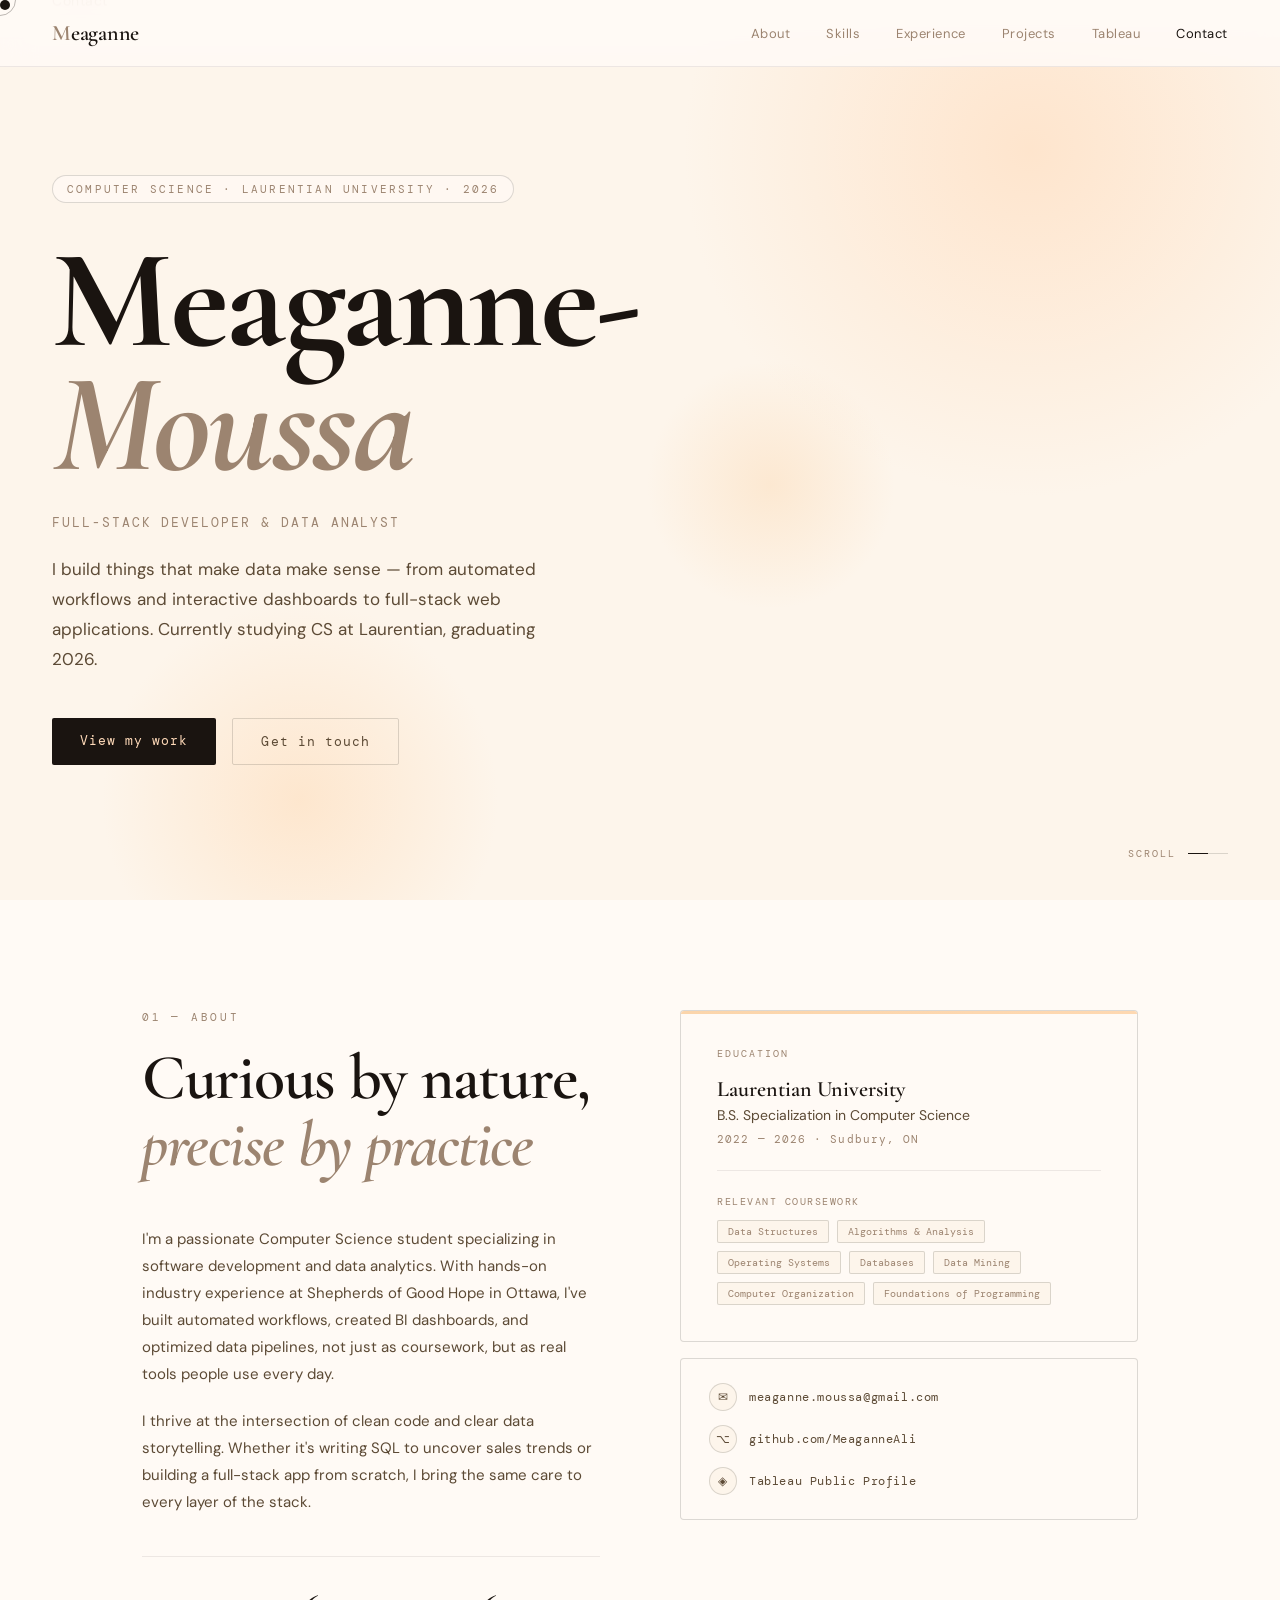
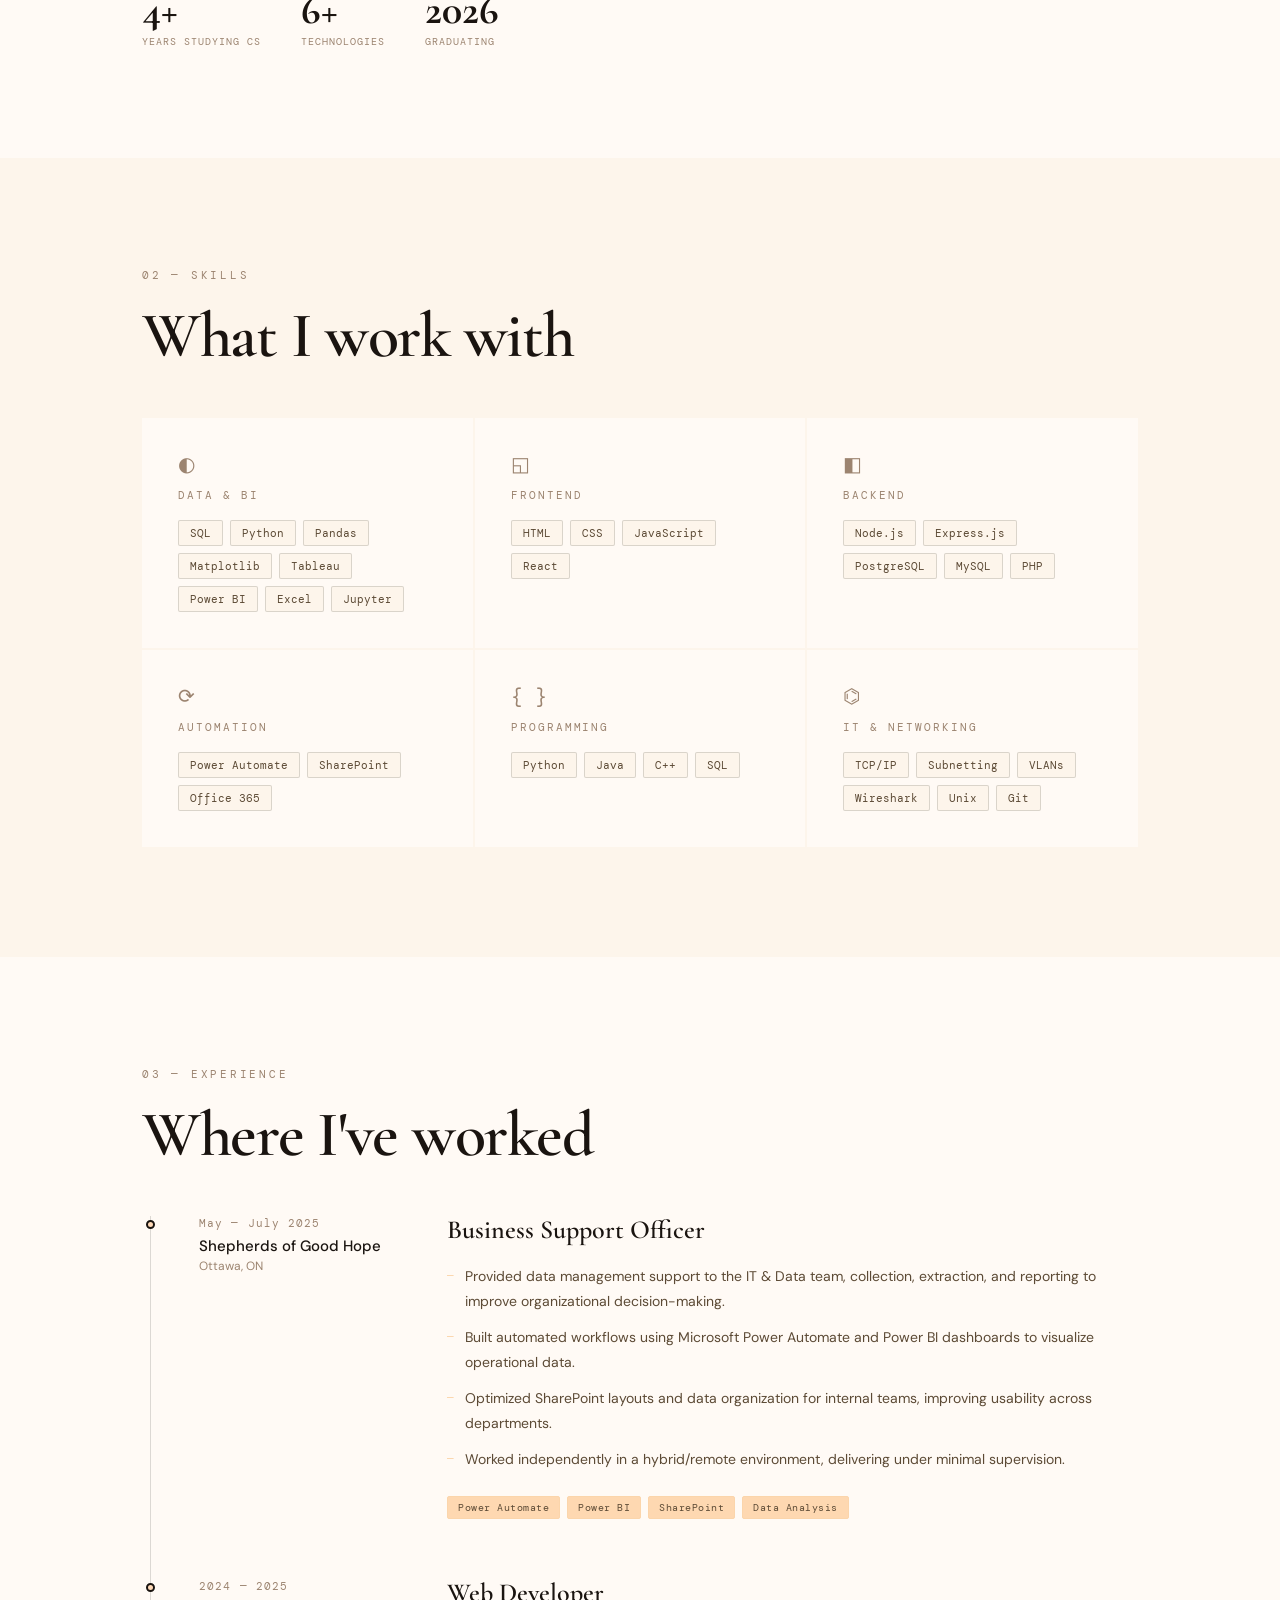
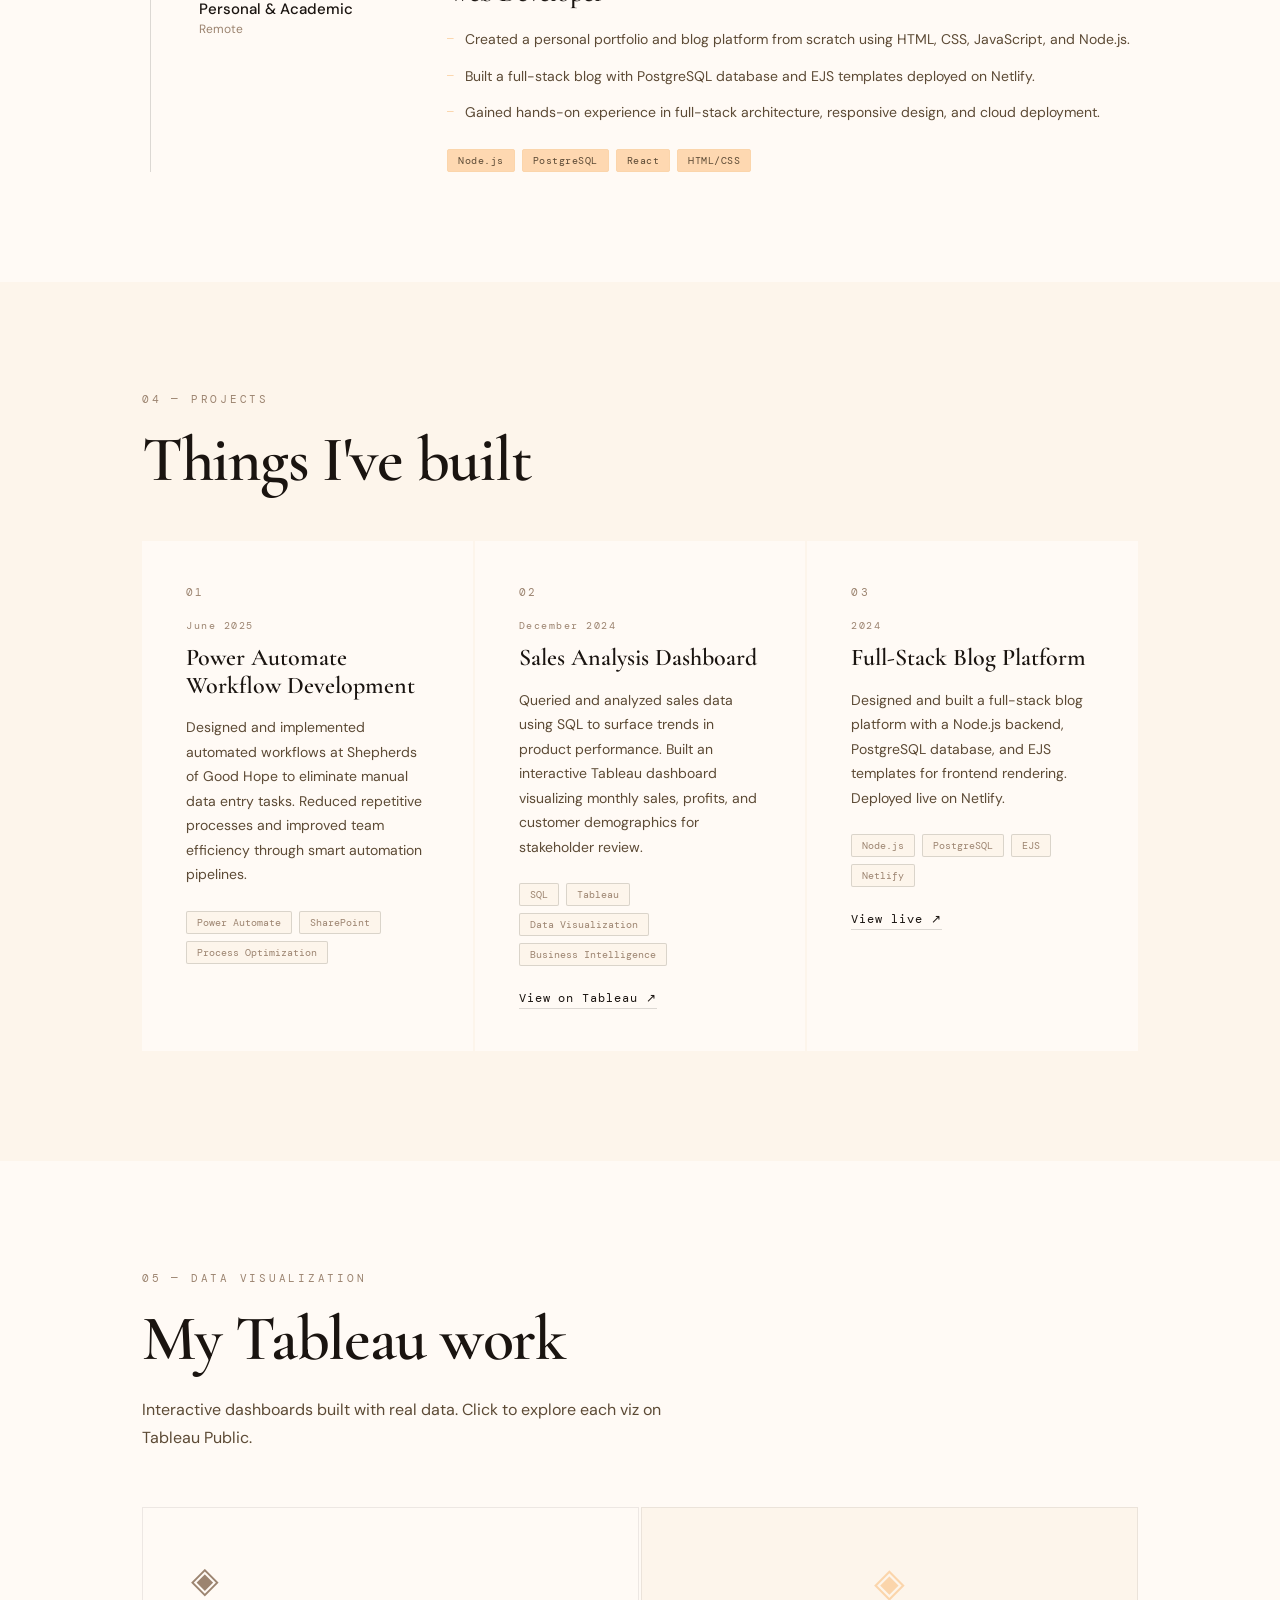
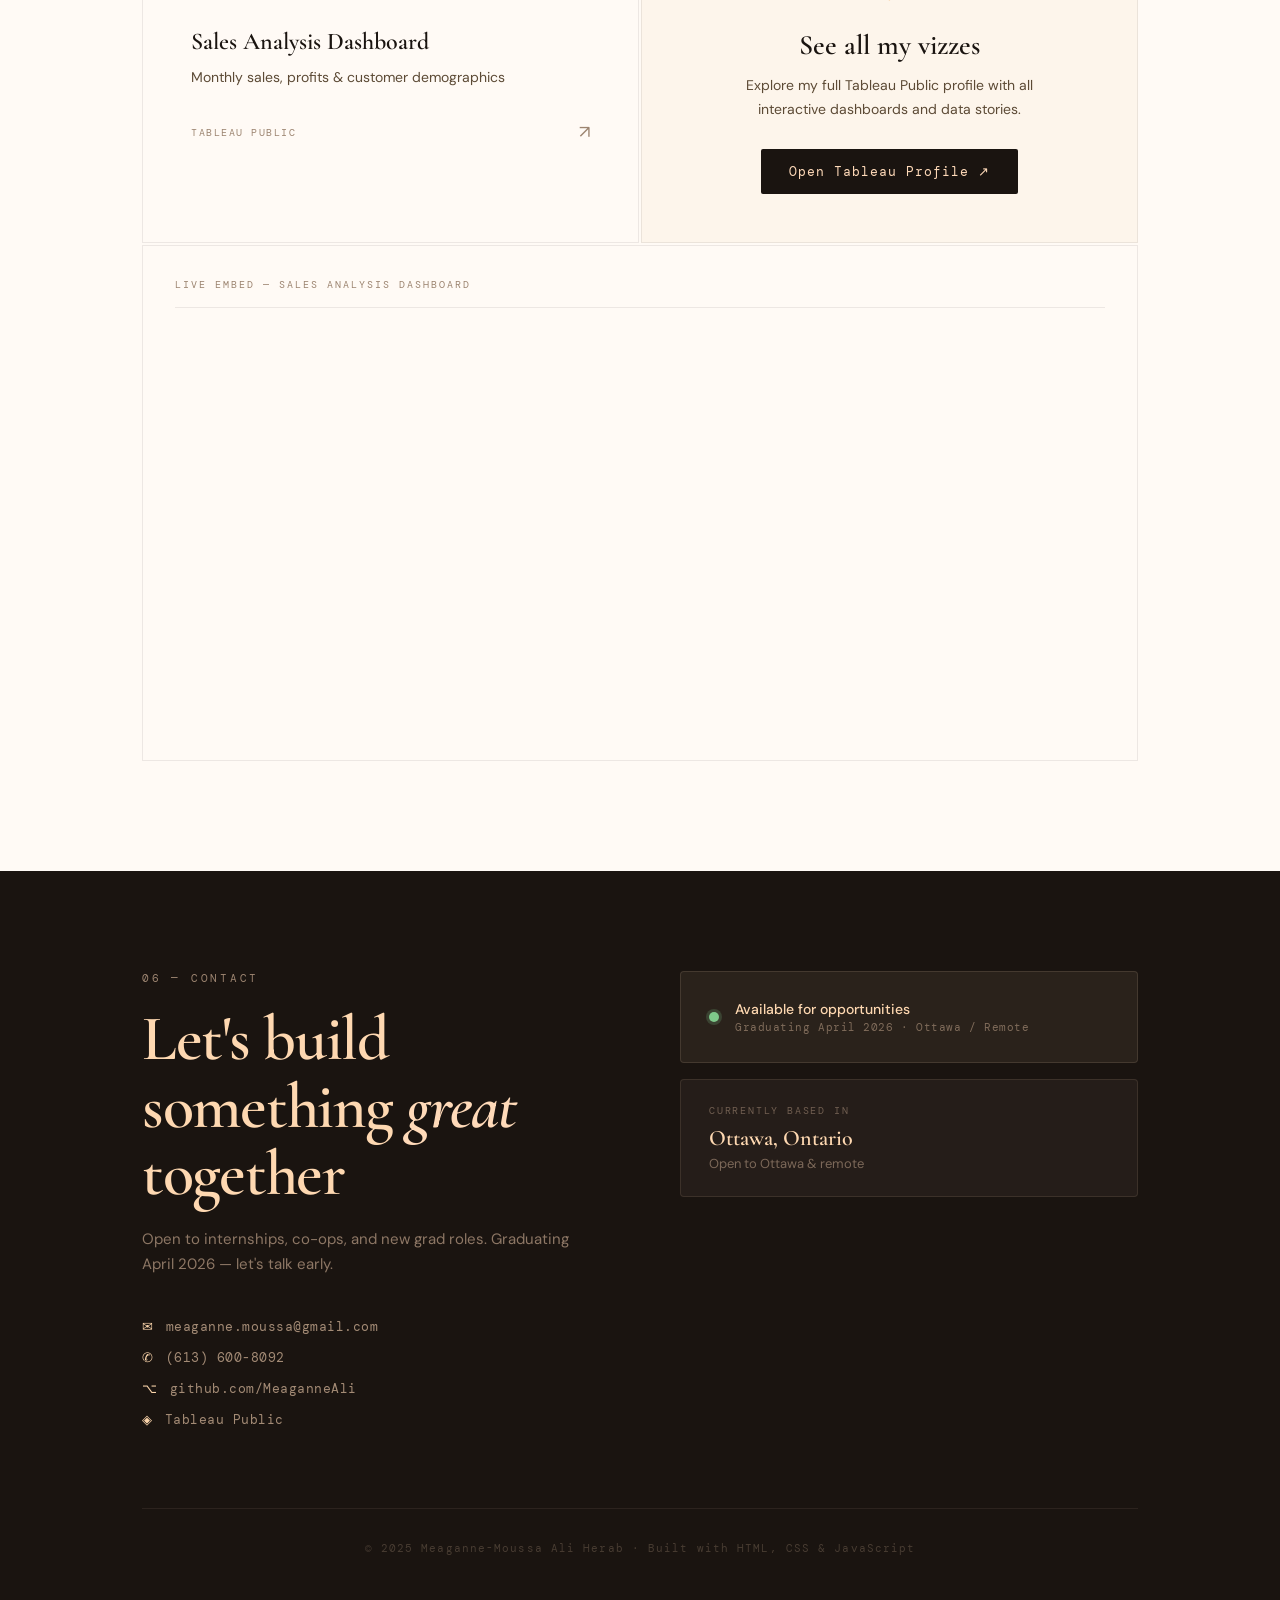
==== commit 39fbc34b: "Update index.html" ====
--- a/files/index.html
+++ b/files/index.html
@@ -82,7 +82,7 @@
         <div class="about-text fade-up">
           <div class="eyebrow">01 — About</div>
           <h2 class="section-title">Curious by nature,<br><em>precise by practice</em></h2>
-          <p>I'm a passionate Computer Science student specializing in software development and data analytics. With hands-on industry experience at Shepherds of Good Hope in Ottawa, I've built automated workflows, created BI dashboards, and optimized data pipelines — not just as coursework, but as real tools people use every day.</p>
+          <p>I'm a passionate Computer Science student specializing in software development and data analytics. With hands-on industry experience at Shepherds of Good Hope in Ottawa, I've built automated workflows, created BI dashboards, and optimized data pipelines, not just as coursework, but as real tools people use every day.</p>
           <p>I thrive at the intersection of clean code and clear data storytelling. Whether it's writing SQL to uncover sales trends or building a full-stack app from scratch, I bring the same care to every layer of the stack.</p>
           <div class="about-stats">
             <div class="stat">
@@ -211,7 +211,7 @@
           <div class="timeline-body">
             <div class="tl-role">Business Support Officer</div>
             <ul class="tl-bullets">
-              <li>Provided data management support to the IT & Data team — collection, extraction, and reporting to improve organizational decision-making.</li>
+              <li>Provided data management support to the IT & Data team, collection, extraction, and reporting to improve organizational decision-making.</li>
               <li>Built automated workflows using Microsoft Power Automate and Power BI dashboards to visualize operational data.</li>
               <li>Optimized SharePoint layouts and data organization for internal teams, improving usability across departments.</li>
               <li>Worked independently in a hybrid/remote environment, delivering under minimal supervision.</li>
@@ -337,7 +337,7 @@
             <param name="host_url" value="https%3A%2F%2Fpublic.tableau.com%2F"/>
             <param name="embed_code_version" value="3"/>
             <param name="site_root" value=""/>
-            <param name="name" value="SalesAnalysisDashboard_17347406649370/Dashboard1"/>
+            <param name="name" value="<div class='tableauPlaceholder' id='viz1774208607813' style='position: relative'><noscript><a href='#'><img alt='King County House Sales ' src='https:&#47;&#47;public.tableau.com&#47;static&#47;images&#47;Ho&#47;HouseSales_17413956664920&#47;KingCountyHouseSales&#47;1_rss.png' style='border: none' /></a></noscript><object class='tableauViz'  style='display:none;'><param name='host_url' value='https%3A%2F%2Fpublic.tableau.com%2F' /> <param name='embed_code_version' value='3' /> <param name='site_root' value='' /><param name='name' value='HouseSales_17413956664920&#47;KingCountyHouseSales' /><param name='tabs' value='no' /><param name='toolbar' value='yes' /><param name='static_image' value='https:&#47;&#47;public.tableau.com&#47;static&#47;images&#47;Ho&#47;HouseSales_17413956664920&#47;KingCountyHouseSales&#47;1.png' /> <param name='animate_transition' value='yes' /><param name='display_static_image' value='yes' /><param name='display_spinner' value='yes' /><param name='display_overlay' value='yes' /><param name='display_count' value='yes' /><param name='language' value='en-US' /></object></div>                <script type='text/javascript'>                    var divElement = document.getElementById('viz1774208607813');                    var vizElement = divElement.getElementsByTagName('object')[0];                    if ( divElement.offsetWidth > 800 ) { vizElement.style.width='1366px';vizElement.style.height='795px';} else if ( divElement.offsetWidth > 500 ) { vizElement.style.width='1366px';vizElement.style.height='795px';} else { vizElement.style.width='100%';vizElement.style.height='1927px';}                     var scriptElement = document.createElement('script');                    scriptElement.src = 'https://public.tableau.com/javascripts/api/viz_v1.js';                    vizElement.parentNode.insertBefore(scriptElement, vizElement);                </script>"/>
             <param name="tabs" value="no"/>
             <param name="toolbar" value="yes"/>
             <param name="static_image" value="https://public.tableau.com/static/images/Sa/SalesAnalysisDashboard_17347406649370/Dashboard1/1.png"/>
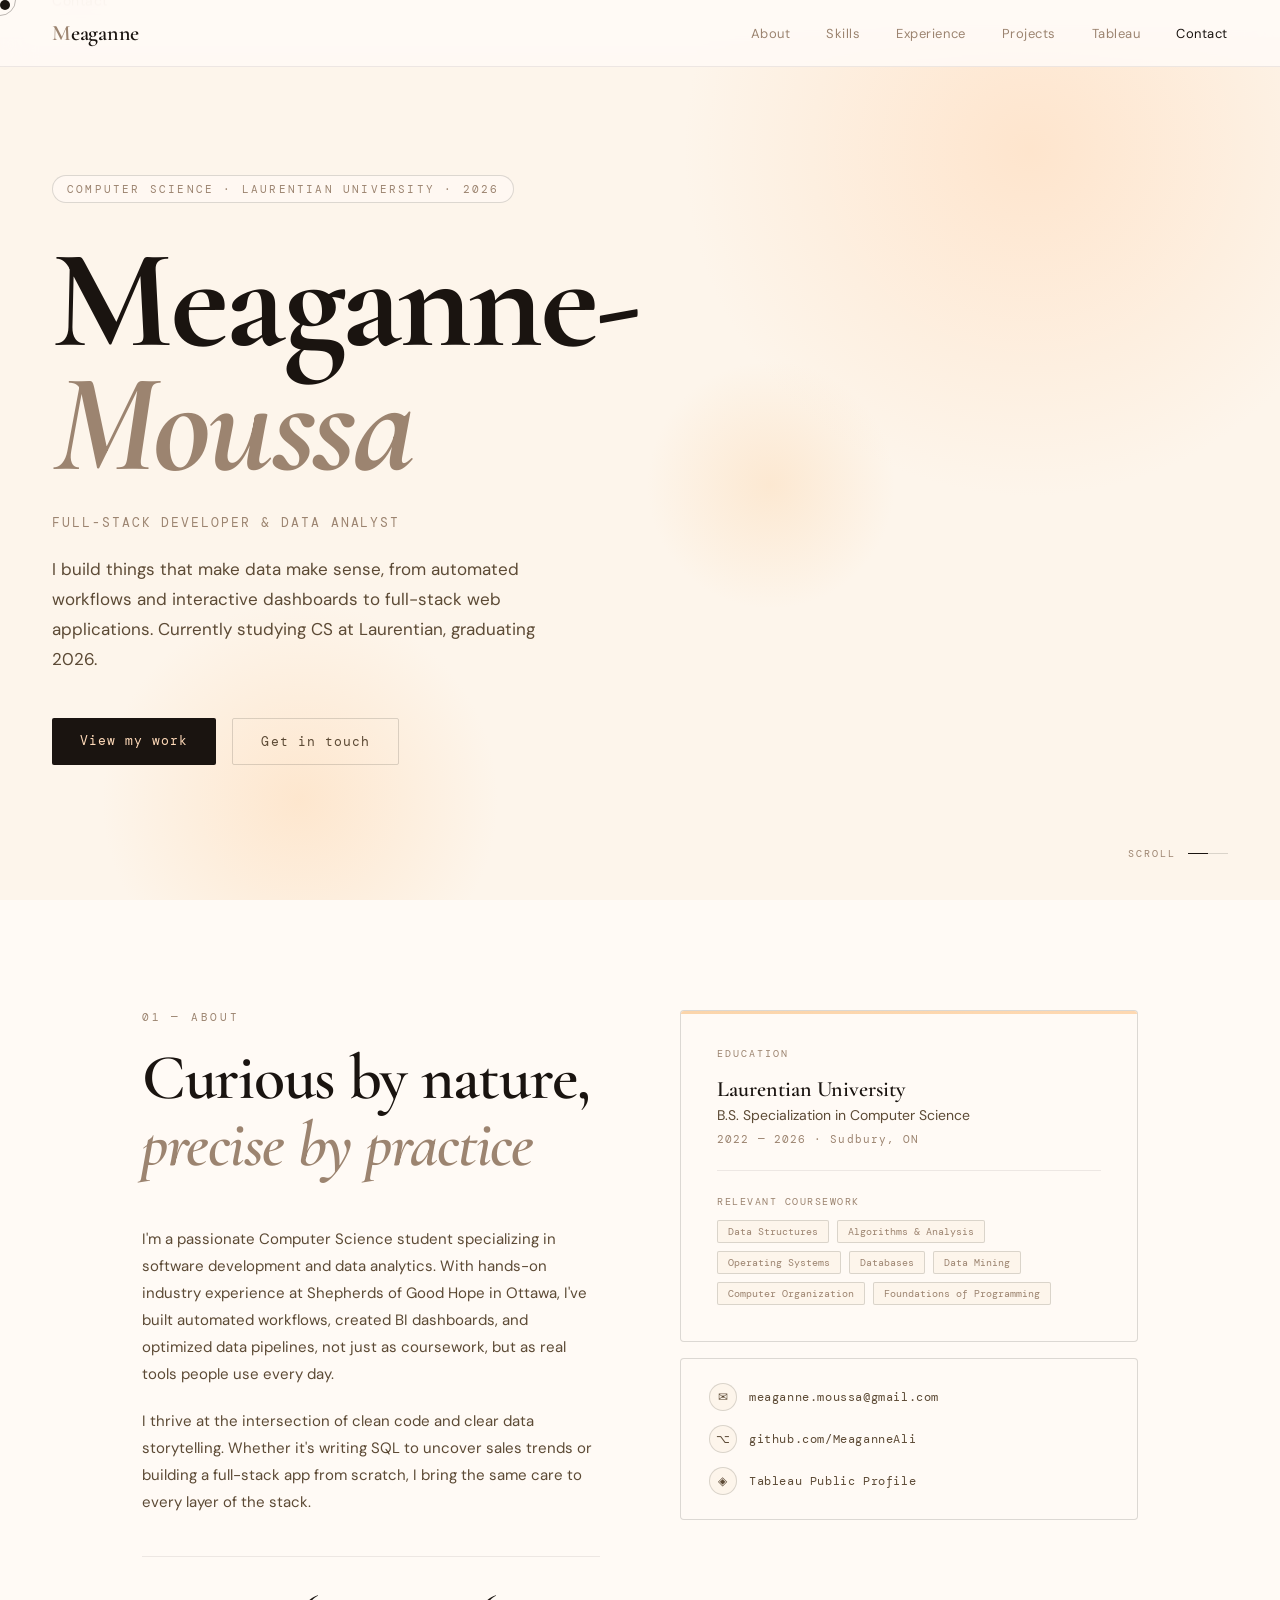
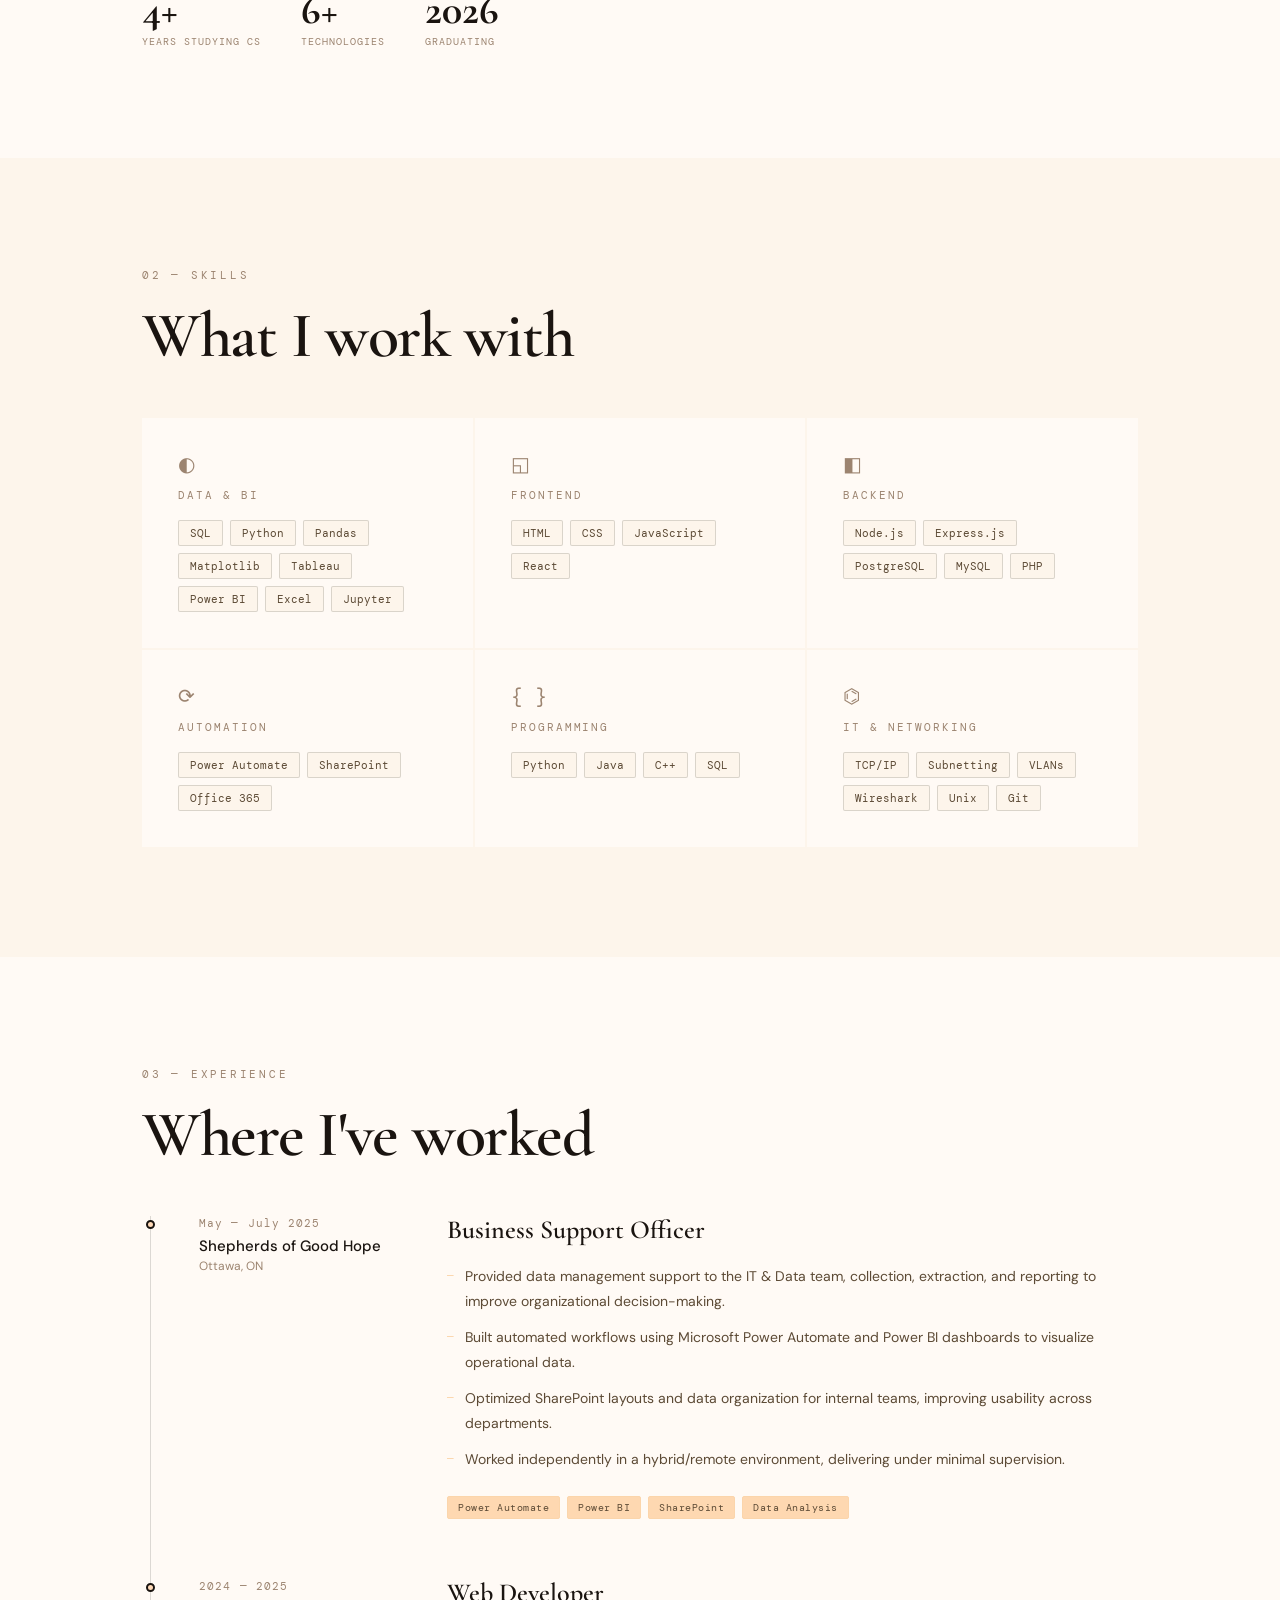
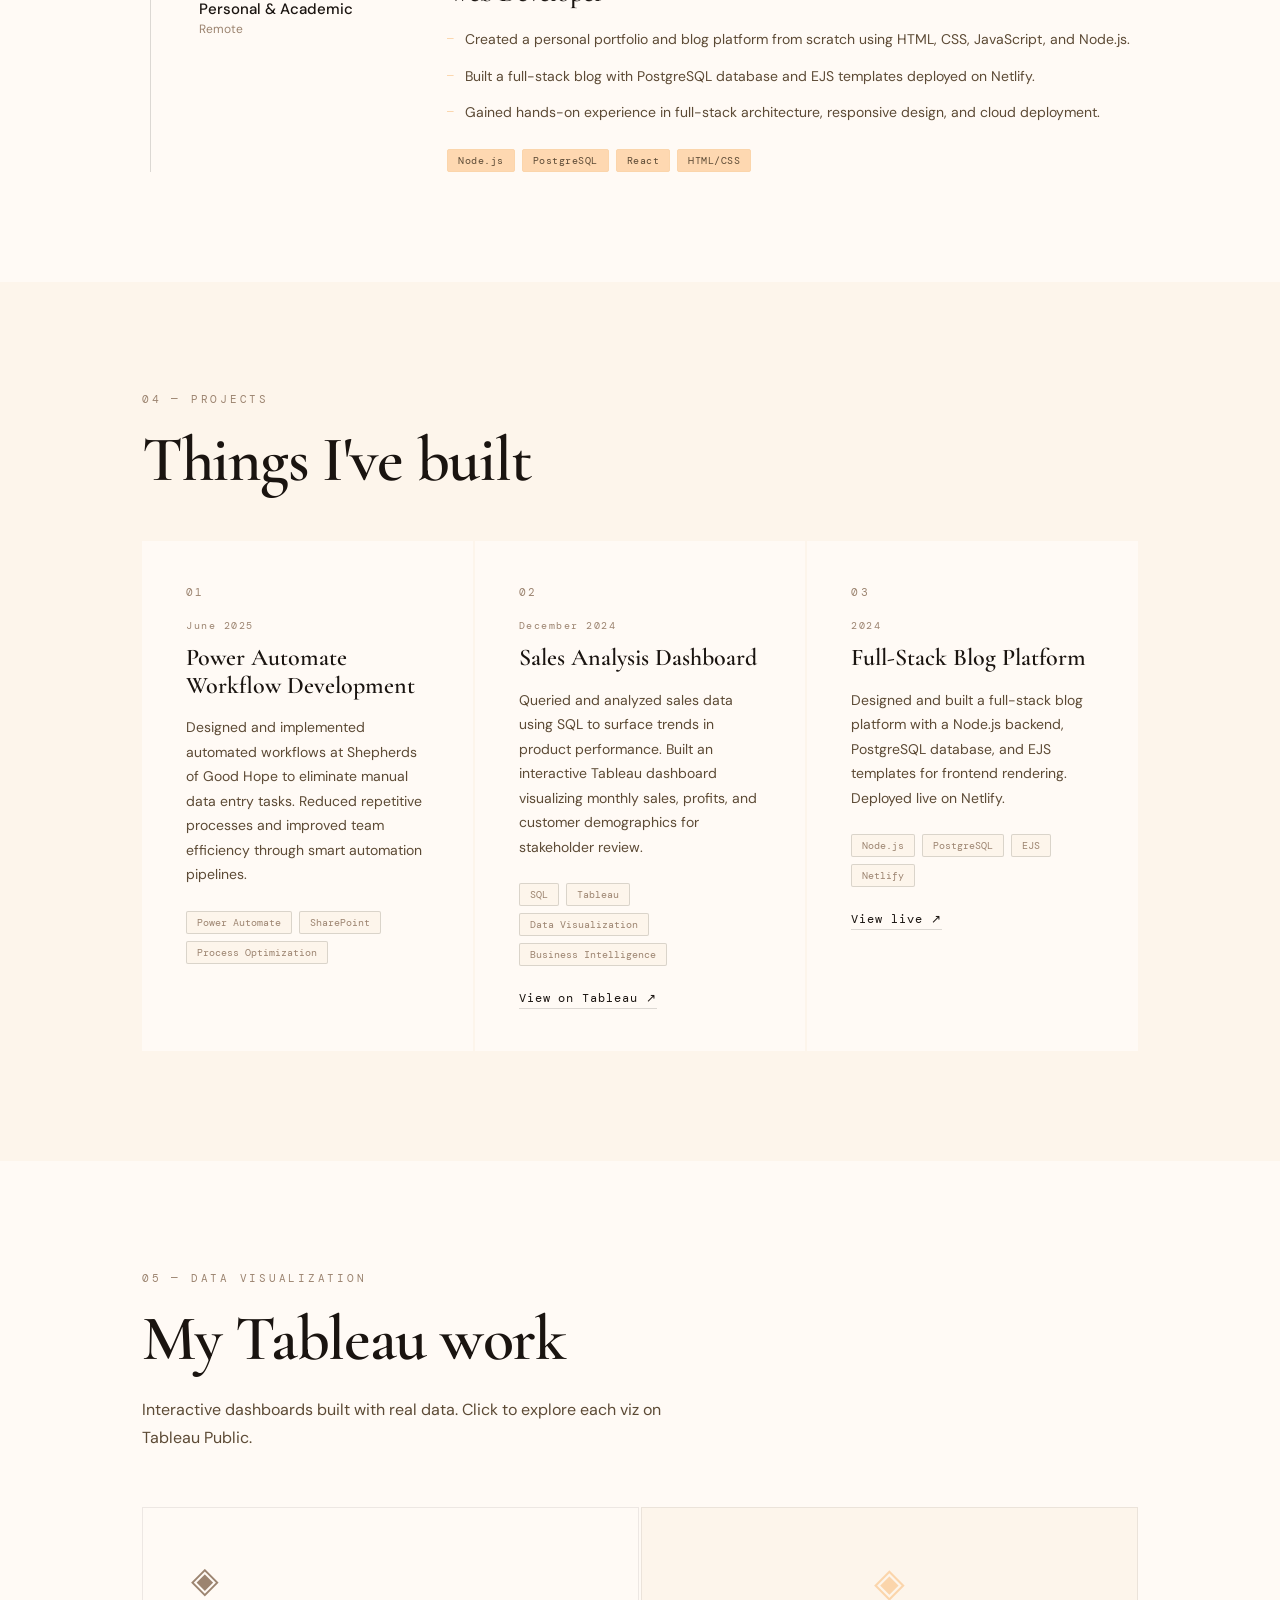
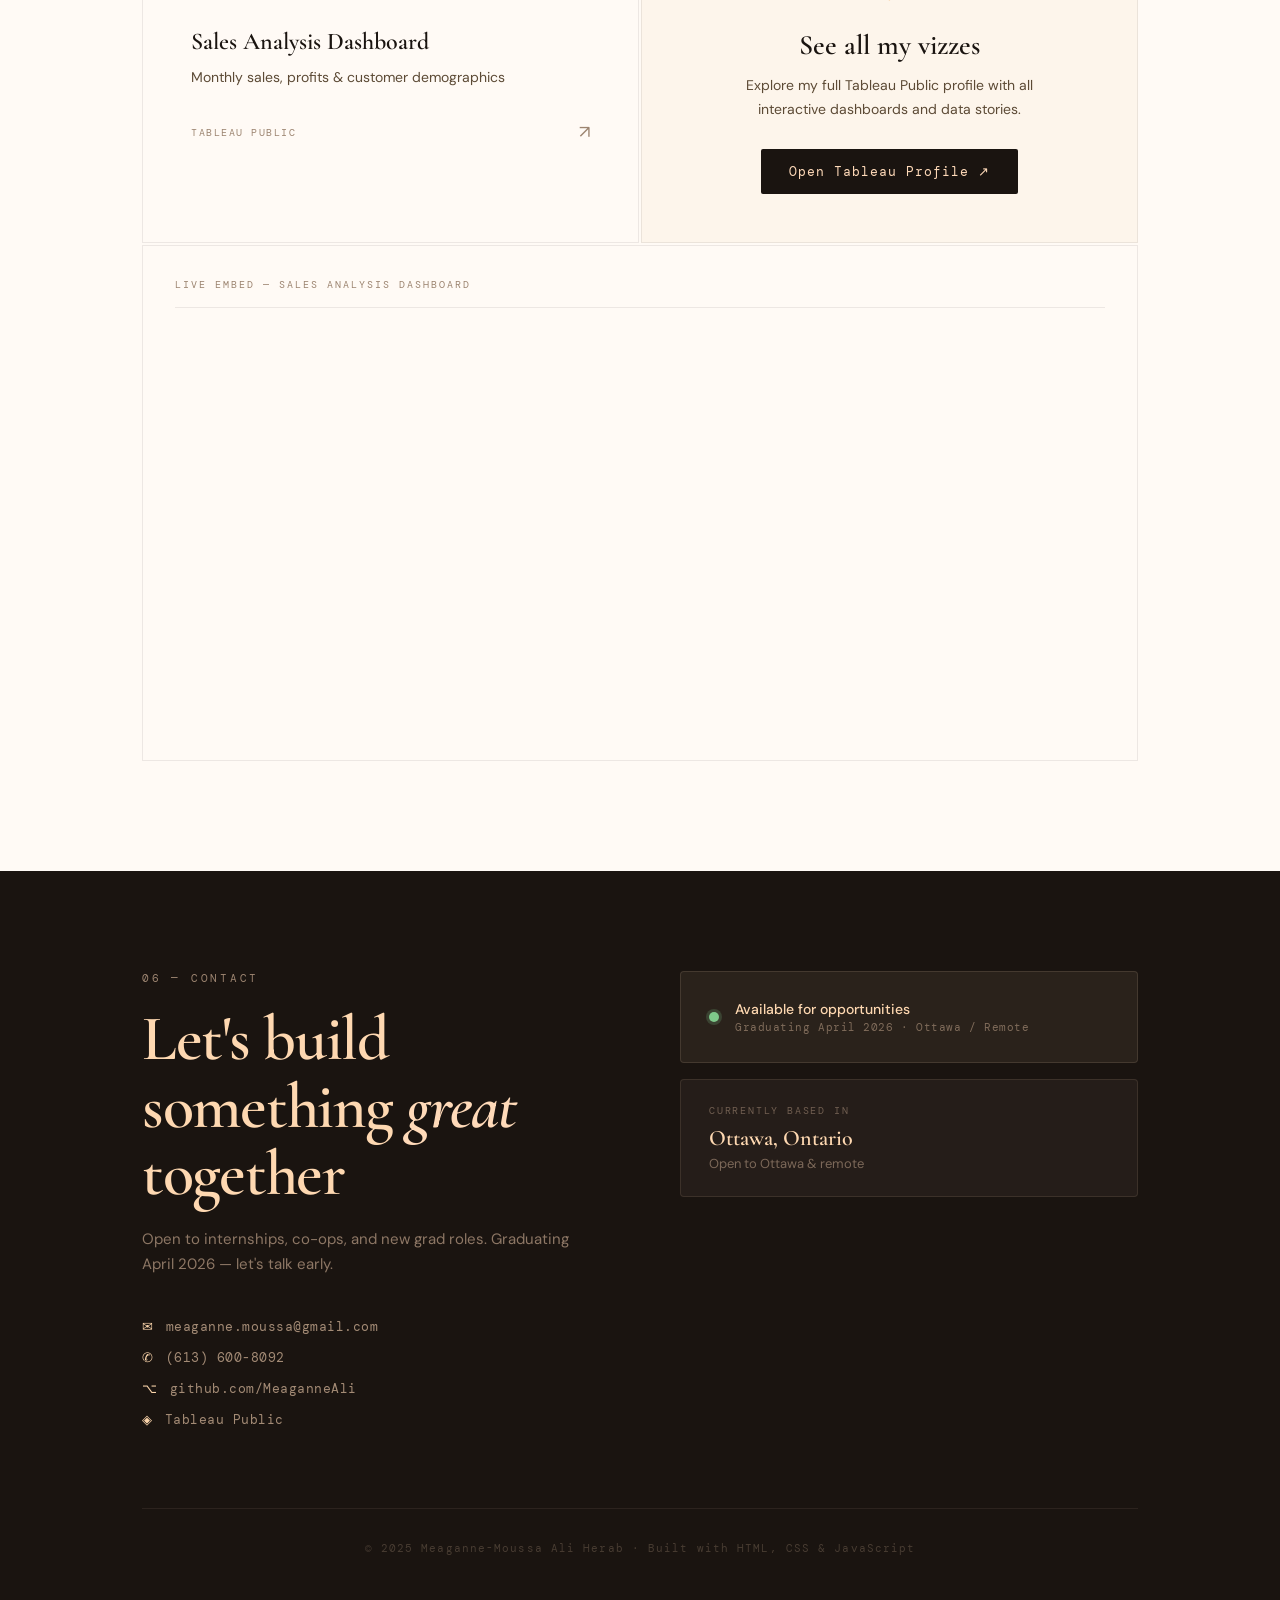
==== commit ee26ed30: "Update index.html" ====
--- a/files/index.html
+++ b/files/index.html
@@ -60,7 +60,7 @@
       </div>
 
       <p class="hero-desc fade-up">
-        I build things that make data make sense — from automated workflows and interactive dashboards to full-stack web applications. Currently studying CS at Laurentian, graduating 2026.
+        I build things that make data make sense, from automated workflows and interactive dashboards to full-stack web applications. Currently studying CS at Laurentian, graduating 2026.
       </p>
 
       <div class="hero-actions fade-up">
